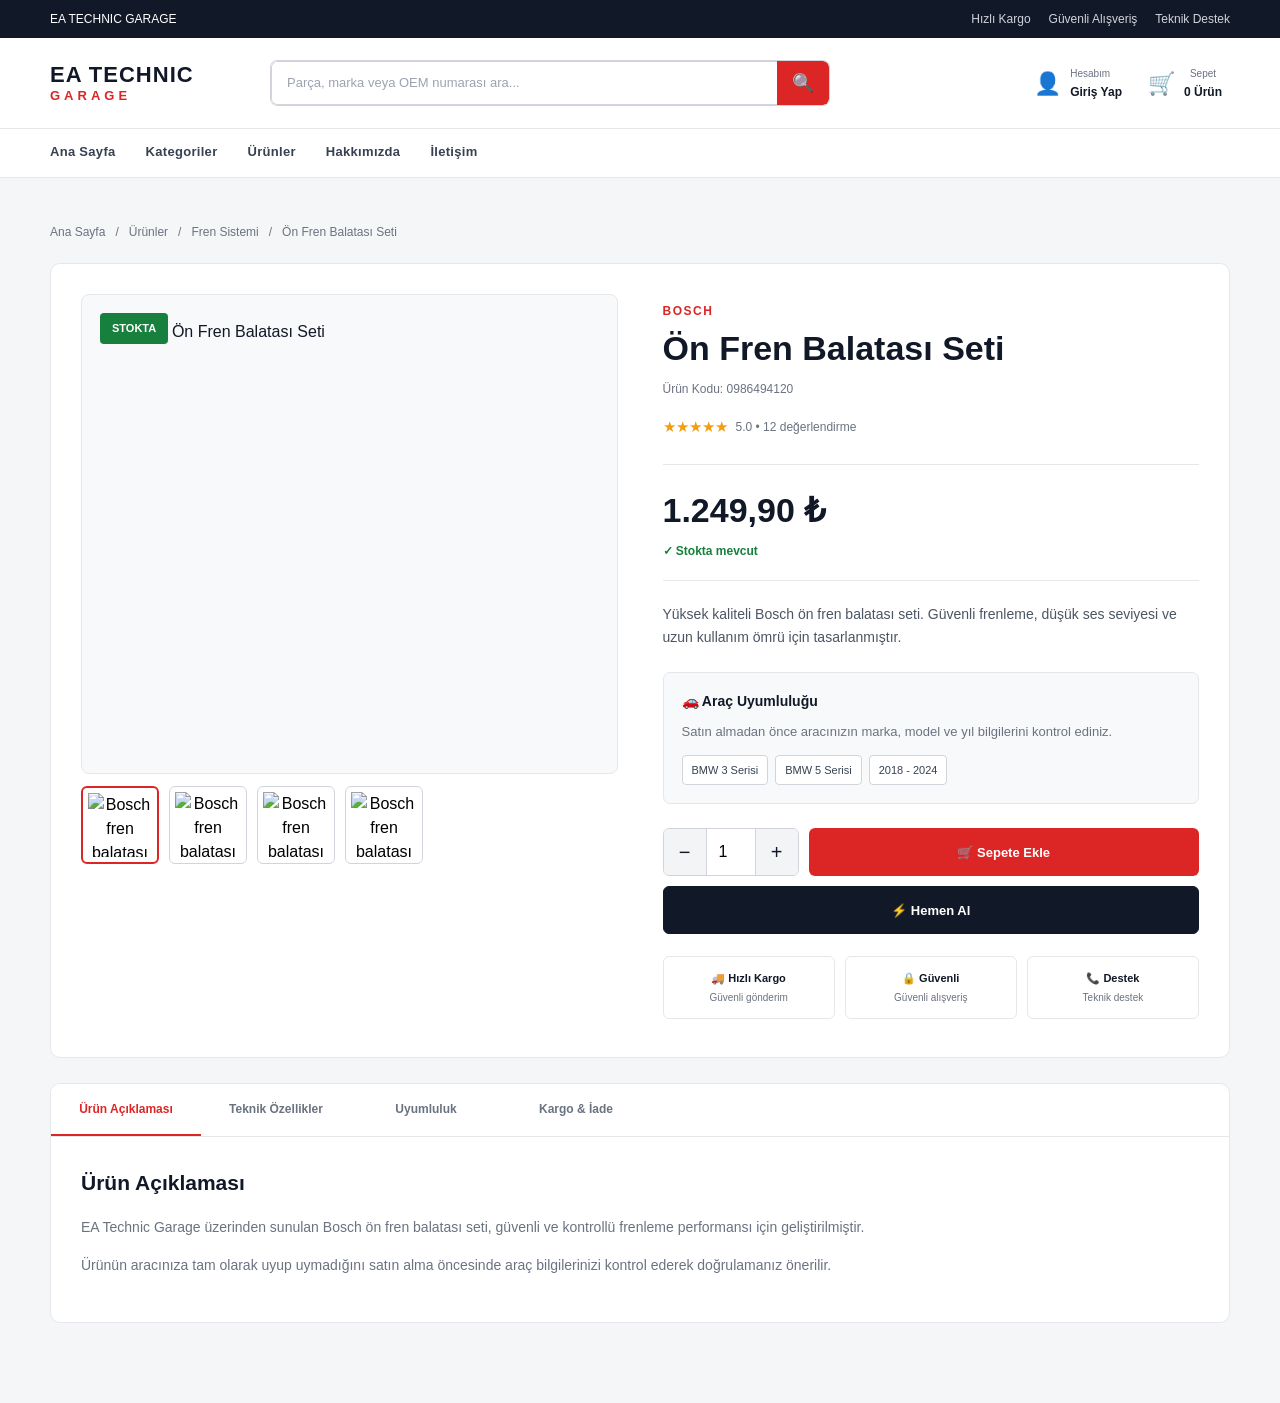
==== urun-detay.html @ 86cfc435 "Ürün detay sayfası eklendi" ====
<!DOCTYPE html>
<html lang="tr">

<head>

  <meta charset="UTF-8">

  <meta
    name="viewport"
    content="width=device-width, initial-scale=1.0"
  >

  <title>
    Ön Fren Balatası Seti | EA Technic Garage
  </title>

  <link
    rel="stylesheet"
    href="styles.css"
  >


  <style>

    /* =====================================================
       GENEL
    ===================================================== */

    * {
      box-sizing: border-box;
    }

    body {
      margin: 0;
      font-family: Arial, Helvetica, sans-serif;
      background: #f5f6f8;
      color: #111827;
    }


    /* =====================================================
       ÜST BAR
    ===================================================== */

    .topbar {
      background: #111827;
      color: #fff;
      font-size: 12px;
    }

    .topbar-inner {
      width: min(1180px, calc(100% - 40px));
      margin: auto;
      min-height: 38px;
      display: flex;
      align-items: center;
      justify-content: space-between;
      gap: 20px;
    }

    .topbar-right {
      display: flex;
      gap: 18px;
      color: #d1d5db;
    }


    /* =====================================================
       HEADER
    ===================================================== */

    .main-header {
      background: #fff;
      border-bottom: 1px solid #e5e7eb;
    }

    .header-inner {
      width: min(1180px, calc(100% - 40px));
      margin: auto;
      min-height: 90px;
      display: flex;
      align-items: center;
      gap: 30px;
    }

    .brand {
      min-width: 190px;
      text-decoration: none;
      color: #111827;
    }

    .brand-main {
      font-size: 22px;
      font-weight: 900;
      letter-spacing: 1px;
    }

    .brand-sub {
      color: #dc2626;
      font-size: 13px;
      font-weight: 900;
      letter-spacing: 4px;
      margin-top: 3px;
    }


    /* =====================================================
       ARAMA
    ===================================================== */

    .header-search {
      flex: 1;
      max-width: 560px;
      display: flex;
      height: 46px;
    }

    .header-search input {
      flex: 1;
      min-width: 0;
      border: 1px solid #d1d5db;
      border-right: 0;
      border-radius: 6px 0 0 6px;
      padding: 0 15px;
      outline: none;
      font-size: 13px;
    }

    .header-search input:focus {
      border-color: #dc2626;
    }

    .header-search button {
      width: 52px;
      border: 0;
      border-radius: 0 6px 6px 0;
      background: #dc2626;
      color: #fff;
      cursor: pointer;
      font-size: 18px;
    }


    /* =====================================================
       HEADER ACTIONS
    ===================================================== */

    .header-actions {
      display: flex;
      gap: 10px;
      margin-left: auto;
    }

    .header-action {
      display: flex;
      align-items: center;
      gap: 9px;
      padding: 8px;
      color: #111827;
      text-decoration: none;
      background: transparent;
      border: 0;
      cursor: pointer;
    }

    .action-icon {
      font-size: 22px;
    }

    .header-action small {
      display: block;
      color: #6b7280;
      font-size: 10px;
    }

    .header-action strong {
      display: block;
      margin-top: 2px;
      font-size: 12px;
    }


    /* =====================================================
       NAV
    ===================================================== */

    .main-nav {
      background: #fff;
      border-bottom: 1px solid #e5e7eb;
    }

    .nav-inner {
      width: min(1180px, calc(100% - 40px));
      margin: auto;
      min-height: 48px;
      display: flex;
      align-items: center;
      gap: 30px;
    }

    .nav-inner a {
      color: #374151;
      text-decoration: none;
      font-size: 13px;
      font-weight: 700;
    }

    .nav-inner a:hover {
      color: #dc2626;
    }


    /* =====================================================
       ÜRÜN SAYFASI
    ===================================================== */

    .product-detail-page {
      padding: 45px 0 80px;
    }

    .product-detail-container {
      width: min(1180px, calc(100% - 40px));
      margin: auto;
    }


    /* =====================================================
       BREADCRUMB
    ===================================================== */

    .breadcrumb {
      margin-bottom: 22px;
      color: #6b7280;
      font-size: 12px;
    }

    .breadcrumb a {
      color: #6b7280;
      text-decoration: none;
    }

    .breadcrumb a:hover {
      color: #dc2626;
    }


    /* =====================================================
       ANA ÜRÜN
    ===================================================== */

    .product-detail {
      display: grid;
      grid-template-columns: 1fr 1fr;
      gap: 45px;
      background: #fff;
      border: 1px solid #e5e7eb;
      border-radius: 10px;
      padding: 30px;
    }


    /* =====================================================
       FOTOĞRAF
    ===================================================== */

    .product-gallery {
      min-width: 0;
    }

    .main-product-image {
      height: 480px;
      display: flex;
      align-items: center;
      justify-content: center;
      background: #f8f9fa;
      border: 1px solid #e5e7eb;
      border-radius: 8px;
      position: relative;
      overflow: hidden;
    }

    .main-product-image img {
      width: 100%;
      height: 100%;
      object-fit: contain;
      display: block;
      padding: 25px;
    }

    .product-stock-badge {
      position: absolute;
      z-index: 2;
      top: 18px;
      left: 18px;
      padding: 7px 12px;
      background: #16803c;
      color: #fff;
      border-radius: 4px;
      font-size: 11px;
      font-weight: 800;
    }


    /* =====================================================
       KÜÇÜK FOTOĞRAFLAR
    ===================================================== */

    .thumbnail-list {
      display: flex;
      gap: 10px;
      margin-top: 12px;
    }

    .thumbnail {
      width: 78px;
      height: 78px;
      padding: 5px;
      display: flex;
      align-items: center;
      justify-content: center;
      background: #fff;
      border: 1px solid #d1d5db;
      border-radius: 6px;
      cursor: pointer;
      overflow: hidden;
    }

    .thumbnail img {
      width: 100%;
      height: 100%;
      object-fit: contain;
      display: block;
    }

    .thumbnail.active {
      border: 2px solid #dc2626;
    }

    .thumbnail:hover {
      border-color: #dc2626;
    }


    /* =====================================================
       ÜRÜN BİLGİLERİ
    ===================================================== */

    .product-info {
      padding: 8px 0;
    }

    .detail-brand {
      color: #dc2626;
      font-size: 12px;
      font-weight: 900;
      letter-spacing: 1.5px;
      margin-bottom: 9px;
    }

    .product-info h1 {
      margin: 0;
      font-size: 34px;
      line-height: 1.15;
    }

    .product-code {
      margin-top: 12px;
      color: #6b7280;
      font-size: 12px;
    }

    .rating {
      display: flex;
      align-items: center;
      gap: 8px;
      margin-top: 18px;
      color: #f59e0b;
      font-size: 15px;
    }

    .rating span {
      color: #6b7280;
      font-size: 12px;
    }


    /* =====================================================
       FİYAT
    ===================================================== */

    .detail-price {
      margin-top: 25px;
      padding: 20px 0;
      border-top: 1px solid #e5e7eb;
      border-bottom: 1px solid #e5e7eb;
    }

    .detail-price strong {
      display: block;
      font-size: 34px;
    }

    .detail-price small {
      display: block;
      margin-top: 6px;
      color: #16803c;
      font-size: 12px;
      font-weight: 700;
    }


    /* =====================================================
       AÇIKLAMA
    ===================================================== */

    .detail-description {
      margin-top: 22px;
      color: #4b5563;
      font-size: 14px;
      line-height: 1.7;
    }


    /* =====================================================
       UYUMLULUK
    ===================================================== */

    .compatibility-box {
      margin-top: 22px;
      padding: 18px;
      border: 1px solid #e5e7eb;
      border-radius: 7px;
      background: #f8f9fa;
    }

    .compatibility-box h3 {
      margin: 0 0 10px;
      font-size: 14px;
    }

    .compatibility-box p {
      margin: 0;
      color: #6b7280;
      font-size: 13px;
      line-height: 1.6;
    }

    .compatibility-tags {
      display: flex;
      flex-wrap: wrap;
      gap: 7px;
      margin-top: 12px;
    }

    .compatibility-tags span {
      padding: 6px 9px;
      border-radius: 4px;
      background: #fff;
      border: 1px solid #d1d5db;
      color: #374151;
      font-size: 11px;
    }


    /* =====================================================
       SATIN ALMA
    ===================================================== */

    .purchase-area {
      display: flex;
      align-items: center;
      gap: 10px;
      margin-top: 24px;
    }

    .quantity {
      height: 48px;
      display: flex;
      border: 1px solid #d1d5db;
      border-radius: 6px;
      overflow: hidden;
      background: #fff;
    }

    .quantity button {
      width: 42px;
      border: 0;
      background: #f3f4f6;
      color: #111827;
      font-size: 20px;
      cursor: pointer;
    }

    .quantity button:hover {
      background: #e5e7eb;
    }

    .quantity input {
      width: 50px;
      border: 0;
      border-left: 1px solid #d1d5db;
      border-right: 1px solid #d1d5db;
      outline: none;
      text-align: center;
    }

    .add-cart-button {
      flex: 1;
      height: 48px;
      border: 0;
      border-radius: 6px;
      background: #dc2626;
      color: #fff;
      font-size: 13px;
      font-weight: 900;
      cursor: pointer;
    }

    .add-cart-button:hover {
      background: #b91c1c;
    }

    .buy-now-button {
      width: 100%;
      height: 48px;
      margin-top: 10px;
      border: 1px solid #111827;
      border-radius: 6px;
      background: #111827;
      color: #fff;
      font-size: 13px;
      font-weight: 900;
      cursor: pointer;
    }

    .buy-now-button:hover {
      background: #374151;
    }


    /* =====================================================
       GÜVEN BİLGİLERİ
    ===================================================== */

    .shopping-info {
      display: grid;
      grid-template-columns: repeat(3, 1fr);
      gap: 10px;
      margin-top: 22px;
    }

    .shopping-info-item {
      padding: 13px;
      border: 1px solid #e5e7eb;
      border-radius: 6px;
      text-align: center;
      background: #fff;
    }

    .shopping-info-item strong {
      display: block;
      font-size: 11px;
    }

    .shopping-info-item span {
      display: block;
      margin-top: 3px;
      color: #6b7280;
      font-size: 10px;
    }


    /* =====================================================
       ALT BİLGİLER
    ===================================================== */

    .product-extra {
      margin-top: 25px;
      background: #fff;
      border: 1px solid #e5e7eb;
      border-radius: 10px;
      overflow: hidden;
    }

    .extra-header {
      display: flex;
      border-bottom: 1px solid #e5e7eb;
      overflow-x: auto;
    }

    .extra-header button {
      min-width: 150px;
      height: 52px;
      border: 0;
      border-bottom: 2px solid transparent;
      background: #fff;
      color: #6b7280;
      font-size: 12px;
      font-weight: 800;
      cursor: pointer;
    }

    .extra-header button.active,
    .extra-header button:hover {
      color: #dc2626;
      border-bottom-color: #dc2626;
    }

    .extra-content {
      padding: 30px;
    }

    .extra-panel {
      display: none;
    }

    .extra-panel.active {
      display: block;
    }

    .extra-panel h2 {
      margin: 0 0 18px;
      font-size: 21px;
    }

    .extra-panel p {
      color: #6b7280;
      font-size: 14px;
      line-height: 1.7;
    }


    /* =====================================================
       TEKNİK TABLO
    ===================================================== */

    .spec-table {
      width: 100%;
      border-collapse: collapse;
    }

    .spec-table tr {
      border-bottom: 1px solid #e5e7eb;
    }

    .spec-table td {
      padding: 13px 10px;
      font-size: 13px;
    }

    .spec-table td:first-child {
      width: 35%;
      color: #6b7280;
    }

    .spec-table td:last-child {
      color: #111827;
      font-weight: 700;
    }


    /* =====================================================
       UYARI
    ===================================================== */

    .fit-warning {
      margin-top: 20px;
      padding: 15px;
      border-left: 4px solid #dc2626;
      background: #fef2f2;
      color: #7f1d1d;
      font-size: 13px;
      line-height: 1.6;
    }


    /* =====================================================
       TOAST
    ===================================================== */

    .toast {
      position: fixed;
      right: 25px;
      bottom: 25px;
      z-index: 9999;
      max-width: 350px;
      padding: 15px 20px;
      background: #111827;
      color: #fff;
      border-radius: 7px;
      box-shadow: 0 10px 30px rgba(0,0,0,.2);
      opacity: 0;
      transform: translateY(20px);
      pointer-events: none;
      transition: .25s;
      font-size: 13px;
    }

    .toast.show {
      opacity: 1;
      transform: translateY(0);
    }


    /* =====================================================
       MOBİL
    ===================================================== */

    @media (max-width: 850px) {

      .header-inner {
        flex-wrap: wrap;
        padding: 15px 0;
      }

      .header-search {
        order: 3;
        flex-basis: 100%;
        max-width: none;
      }

      .product-detail {
        grid-template-columns: 1fr;
      }

      .main-product-image {
        height: 400px;
      }

    }


    @media (max-width: 600px) {

      .topbar-inner {
        min-height: auto;
        padding: 10px 0;
        flex-direction: column;
        align-items: flex-start;
        gap: 6px;
      }

      .topbar-right {
        flex-wrap: wrap;
        gap: 8px;
      }

      .header-inner {
        width: calc(100% - 24px);
      }

      .brand {
        min-width: 150px;
      }

      .brand-main {
        font-size: 18px;
      }

      .header-actions {
        margin-left: auto;
      }

      .header-action span:not(.action-icon) {
        display: none;
      }

      .nav-inner {
        width: calc(100% - 24px);
        overflow-x: auto;
        gap: 20px;
      }

      .product-detail-container {
        width: calc(100% - 24px);
      }

      .product-detail {
        padding: 18px;
        gap: 25px;
      }

      .main-product-image {
        height: 320px;
      }

      .main-product-image img {
        padding: 15px;
      }

      .product-info h1 {
        font-size: 27px;
      }

      .detail-price strong {
        font-size: 28px;
      }

      .purchase-area {
        flex-wrap: wrap;
      }

      .quantity {
        width: 100%;
      }

      .quantity button {
        flex: 1;
      }

      .quantity input {
        width: 70px;
      }

      .add-cart-button {
        flex-basis: 100%;
      }

      .shopping-info {
        grid-template-columns: 1fr;
      }

      .extra-content {
        padding: 20px;
      }

    }

  </style>

</head>


<body>


  <!-- =====================================================
       ÜST BAR
  ====================================================== -->

  <div class="topbar">

    <div class="topbar-inner">

      <div>
        EA TECHNIC GARAGE
      </div>

      <div class="topbar-right">

        <span>
          Hızlı Kargo
        </span>

        <span>
          Güvenli Alışveriş
        </span>

        <span>
          Teknik Destek
        </span>

      </div>

    </div>

  </div>


  <!-- =====================================================
       HEADER
  ====================================================== -->

  <header class="main-header">

    <div class="header-inner">


      <a
        href="index.html"
        class="brand"
      >

        <div class="brand-main">
          EA TECHNIC
        </div>

        <div class="brand-sub">
          GARAGE
        </div>

      </a>


      <form
        class="header-search"
        onsubmit="searchProduct(event)"
      >

        <input
          id="searchInput"
          type="search"
          placeholder="Parça, marka veya OEM numarası ara..."
        >

        <button type="submit">
          🔍
        </button>

      </form>


      <div class="header-actions">


        <a
          href="giris.html"
          class="header-action"
        >

          <span class="action-icon">
            👤
          </span>

          <span>

            <small>
              Hesabım
            </small>

            <strong>
              Giriş Yap
            </strong>

          </span>

        </a>


        <button
          class="header-action"
          onclick="goToCart()"
        >

          <span class="action-icon">
            🛒
          </span>

          <span>

            <small>
              Sepet
            </small>

            <strong>
              <span id="cartCount">
                0
              </span>
              Ürün
            </strong>

          </span>

        </button>


      </div>

    </div>

  </header>


  <!-- =====================================================
       NAV
  ====================================================== -->

  <nav class="main-nav">

    <div class="nav-inner">

      <a href="index.html">
        Ana Sayfa
      </a>

      <a href="index.html#kategoriler">
        Kategoriler
      </a>

      <a href="index.html#urunler">
        Ürünler
      </a>

      <a href="index.html#hakkimizda">
        Hakkımızda
      </a>

      <a href="index.html#iletisim">
        İletişim
      </a>

    </div>

  </nav>


  <!-- =====================================================
       ANA ÜRÜN
  ====================================================== -->

  <main class="product-detail-page">

    <div class="product-detail-container">


      <!-- BREADCRUMB -->

      <div class="breadcrumb">

        <a href="index.html">
          Ana Sayfa
        </a>

        &nbsp; / &nbsp;

        <a href="index.html#urunler">
          Ürünler
        </a>

        &nbsp; / &nbsp;

        Fren Sistemi

        &nbsp; / &nbsp;

        Ön Fren Balatası Seti

      </div>


      <div class="product-detail">


        <!-- =================================================
             GALERİ
        ================================================== -->

        <div class="product-gallery">


          <div class="main-product-image">


            <span class="product-stock-badge">
              STOKTA
            </span>


            <img
              id="mainProductImage"
              src="https://spiderb.blob.core.windows.net/pim-attachment/0986494120PH01WHCO0000.jpg"
              alt="Bosch Ön Fren Balatası Seti"
            >


          </div>


          <div class="thumbnail-list">


            <button
              class="thumbnail active"
              onclick="changeImage(
                'https://spiderb.blob.core.windows.net/pim-attachment/0986494120PH01WHCO0000.jpg',
                this
              )"
            >

              <img
                src="https://spiderb.blob.core.windows.net/pim-attachment/0986494120PH01WHCO0000.jpg"
                alt="Bosch fren balatası"
              >

            </button>


            <button
              class="thumbnail"
              onclick="changeImage(
                'https://spiderb.blob.core.windows.net/pim-attachment/0986494120PH19WHCO0000.jpg',
                this
              )"
            >

              <img
                src="https://spiderb.blob.core.windows.net/pim-attachment/0986494120PH19WHCO0000.jpg"
                alt="Bosch fren balatası yan görünüm"
              >

            </button>


            <button
              class="thumbnail"
              onclick="changeImage(
                'https://spiderb.blob.core.windows.net/pim-attachment/0986494120PH13WHCO0000.jpg',
                this
              )"
            >

              <img
                src="https://spiderb.blob.core.windows.net/pim-attachment/0986494120PH13WHCO0000.jpg"
                alt="Bosch fren balatası görünüm"
              >

            </button>


            <button
              class="thumbnail"
              onclick="changeImage(
                'https://spiderb.blob.core.windows.net/pim-attachment/0986494120PH07WHCO0000.jpg',
                this
              )"
            >

              <img
                src="https://spiderb.blob.core.windows.net/pim-attachment/0986494120PH07WHCO0000.jpg"
                alt="Bosch fren balatası detay"
              >

            </button>


          </div>

        </div>


        <!-- =================================================
             ÜRÜN BİLGİLERİ
        ================================================== -->

        <div class="product-info">


          <div class="detail-brand">
            BOSCH
          </div>


          <h1>
            Ön Fren Balatası Seti
          </h1>


          <div class="product-code">
            Ürün Kodu: 0986494120
          </div>


          <div class="rating">

            ★★★★★

            <span>
              5.0 • 12 değerlendirme
            </span>

          </div>


          <div class="detail-price">

            <strong>
              1.249,90 ₺
            </strong>

            <small>
              ✓ Stokta mevcut
            </small>

          </div>


          <div class="detail-description">

            Yüksek kaliteli Bosch ön fren balatası seti.
            Güvenli frenleme, düşük ses seviyesi ve uzun
            kullanım ömrü için tasarlanmıştır.

          </div>


          <!-- UYUMLULUK -->

          <div class="compatibility-box">

            <h3>
              🚗 Araç Uyumluluğu
            </h3>

            <p>
              Satın almadan önce aracınızın marka, model
              ve yıl bilgilerini kontrol ediniz.
            </p>


            <div class="compatibility-tags">

              <span>
                BMW 3 Serisi
              </span>

              <span>
                BMW 5 Serisi
              </span>

              <span>
                2018 - 2024
              </span>

            </div>

          </div>


          <!-- ADET + SEPET -->

          <div class="purchase-area">


            <div class="quantity">

              <button
                type="button"
                onclick="changeQuantity(-1)"
              >
                −
              </button>


              <input
                id="quantity"
                type="number"
                value="1"
                min="1"
                max="10"
              >


              <button
                type="button"
                onclick="changeQuantity(1)"
              >
                +
              </button>

            </div>


            <button
              class="add-cart-button"
              onclick="addProductToCart()"
            >
              🛒 Sepete Ekle
            </button>


          </div>


          <button
            class="buy-now-button"
            onclick="buyNow()"
          >
            ⚡ Hemen Al
          </button>


          <!-- GÜVEN -->

          <div class="shopping-info">


            <div class="shopping-info-item">

              <strong>
                🚚 Hızlı Kargo
              </strong>

              <span>
                Güvenli gönderim
              </span>

            </div>


            <div class="shopping-info-item">

              <strong>
                🔒 Güvenli
              </strong>

              <span>
                Güvenli alışveriş
              </span>

            </div>


            <div class="shopping-info-item">

              <strong>
                📞 Destek
              </strong>

              <span>
                Teknik destek
              </span>

            </div>


          </div>


        </div>

      </div>


      <!-- =================================================
           ALT BİLGİLER
      ================================================== -->

      <div class="product-extra">


        <div class="extra-header">


          <button
            class="active"
            onclick="openTab('description', this)"
          >
            Ürün Açıklaması
          </button>


          <button
            onclick="openTab('specifications', this)"
          >
            Teknik Özellikler
          </button>


          <button
            onclick="openTab('compatibility', this)"
          >
            Uyumluluk
          </button>


          <button
            onclick="openTab('shipping', this)"
          >
            Kargo & İade
          </button>


        </div>


        <div class="extra-content">


          <!-- AÇIKLAMA -->

          <div
            id="description"
            class="extra-panel active"
          >

            <h2>
              Ürün Açıklaması
            </h2>

            <p>

              EA Technic Garage üzerinden sunulan Bosch
              ön fren balatası seti, güvenli ve kontrollü
              frenleme performansı için geliştirilmiştir.

            </p>

            <p>

              Ürünün aracınıza tam olarak uyup uymadığını
              satın alma öncesinde araç bilgilerinizi
              kontrol ederek doğrulamanız önerilir.

            </p>

          </div>


          <!-- TEKNİK ÖZELLİKLER -->

          <div
            id="specifications"
            class="extra-panel"
          >

            <h2>
              Teknik Özellikler
            </h2>


            <table class="spec-table">


              <tr>

                <td>
                  Marka
                </td>

                <td>
                  BOSCH
                </td>

              </tr>


              <tr>

                <td>
                  Ürün Numarası
                </td>

                <td>
                  0986494120
                </td>

              </tr>


              <tr>

                <td>
                  Ürün Türü
                </td>

                <td>
                  Fren Balatası
                </td>

              </tr>


              <tr>

                <td>
                  Montaj Konumu
                </td>

                <td>
                  Ön Aks
                </td>

              </tr>


              <tr>

                <td>
                  Ürün Durumu
                </td>

                <td>
                  Sıfır
                </td>

              </tr>


              <tr>

                <td>
                  Garanti
                </td>

                <td>
                  Üretici garantisi
                </td>

              </tr>


            </table>

          </div>


          <!-- UYUMLULUK -->

          <div
            id="compatibility"
            class="extra-panel"
          >

            <h2>
              Araç Uyumluluğu
            </h2>


            <p>

              Bu ürün için gösterilen uyumluluk bilgileri
              örnek katalog verisidir.

            </p>


            <div class="fit-warning">

              ⚠️ Önemli: Satın almadan önce aracınızın
              marka, model, motor, yıl ve mümkünse OEM
              numarası üzerinden uyumluluk kontrolü
              yapılmalıdır.

            </div>


          </div>


          <!-- KARGO -->

          <div
            id="shipping"
            class="extra-panel"
          >

            <h2>
              Kargo & İade
            </h2>


            <p>

              Siparişler stok ve ödeme onayından sonra
              hazırlanır ve anlaşmalı kargo firmasıyla
              gönderilir.

            </p>


            <p>

              İade koşulları, kullanılmamış ürün ve
              ambalaj şartlarına bağlıdır.

            </p>


          </div>


        </div>

      </div>


    </div>

  </main>


  <!-- =====================================================
       TOAST
  ====================================================== -->

  <div
    id="toast"
    class="toast"
  ></div>


  <!-- =====================================================
       JAVASCRIPT
  ====================================================== -->

  <script>


    /* =====================================================
       SEPET
    ===================================================== */

    let cart = JSON.parse(
      localStorage.getItem("eaCart") || "[]"
    );


    function saveCart() {

      localStorage.setItem(
        "eaCart",
        JSON.stringify(cart)
      );

    }


    function updateCartCount() {

      const count =
        cart.reduce(
          function(total, item) {

            return total + item.quantity;

          },
          0
        );


      const element =
        document.getElementById("cartCount");


      if (element) {

        element.textContent = count;

      }

    }


    /* =====================================================
       ÜRÜNÜ SEPETE EKLE
    ===================================================== */

    function addProductToCart() {


      const quantity =
        Number(
          document.getElementById("quantity").value
        );


      if (
        !quantity ||
        quantity < 1
      ) {

        showToast(
          "Lütfen geçerli bir adet seçin."
        );

        return;

      }


      const product = {

        id: "0986494120",

        name: "Ön Fren Balatası Seti",

        brand: "BOSCH",

        price: 1249.90,

        quantity: quantity

      };


      const existing =
        cart.find(
          function(item) {

            return item.id === product.id;

          }
        );


      if (existing) {

        existing.quantity += quantity;

      } else {

        cart.push(product);

      }


      saveCart();

      updateCartCount();


      showToast(
        product.name +
        " (" +
        quantity +
        " adet) sepete eklendi."
      );

    }


    /* =====================================================
       ADET DEĞİŞTİR
    ===================================================== */

    function changeQuantity(amount) {


      const input =
        document.getElementById("quantity");


      let value =
        Number(input.value) + amount;


      if (value < 1) {

        value = 1;

      }


      if (value > 10) {

        value = 10;

      }


      input.value = value;

    }


    /* =====================================================
       HEMEN AL
    ===================================================== */

    function buyNow() {

      addProductToCart();


      setTimeout(
        function() {

          goToCart();

        },
        500
      );

    }


    /* =====================================================
       SEPET
    ===================================================== */

    function goToCart() {


      if (cart.length === 0) {

        showToast(
          "Sepetiniz şu anda boş."
        );

        return;

      }


      let text =
        "SEPETİNİZ\n\n";


      let total = 0;


      cart.forEach(
        function(item, index) {


          const itemTotal =
            item.price *
            item.quantity;


          total += itemTotal;


          text +=
            (index + 1) +
            ". " +
            item.name +
            " x" +
            item.quantity +
            "\n";


        }
      );


      text +=
        "\nToplam: " +
        total.toLocaleString(
          "tr-TR",
          {
            style: "currency",
            currency: "TRY"
          }
        );


      alert(text);

    }


    /* =====================================================
       FOTOĞRAF DEĞİŞTİR
    ===================================================== */

    function changeImage(
      imageUrl,
      element
    ) {


      const mainImage =
        document.getElementById(
          "mainProductImage"
        );


      if (mainImage) {

        mainImage.src =
          imageUrl;

      }


      document
        .querySelectorAll(".thumbnail")
        .forEach(
          function(item) {

            item.classList.remove(
              "active"
            );

          }
        );


      element.classList.add(
        "active"
      );

    }


    /* =====================================================
       SEKME
    ===================================================== */

    function openTab(
      tabId,
      button
    ) {


      document
        .querySelectorAll(".extra-panel")
        .forEach(
          function(panel) {

            panel.classList.remove(
              "active"
            );

          }
        );


      document
        .querySelectorAll(".extra-header button")
        .forEach(
          function(btn) {

            btn.classList.remove(
              "active"
            );

          }
        );


      const selected =
        document.getElementById(
          tabId
        );


      if (selected) {

        selected.classList.add(
          "active"
        );

      }


      button.classList.add(
        "active"
      );

    }


    /* =====================================================
       ARAMA
    ===================================================== */

    function searchProduct(event) {


      event.preventDefault();


      const input =
        document.getElementById(
          "searchInput"
        );


      const value =
        input.value.trim();


      if (!value) {

        showToast(
          "Lütfen aramak istediğiniz ürünü yazın."
        );

        return;

      }


      showToast(
        '"' +
        value +
        '" için arama yapılacak.'
      );

    }


    /* =====================================================
       BİLDİRİM
    ===================================================== */

    function showToast(text) {


      const toast =
        document.getElementById(
          "toast"
        );


      if (!toast) {

        return;

      }


      toast.textContent =
        text;


      toast.classList.add(
        "show"
      );


      setTimeout(
        function() {

          toast.classList.remove(
            "show"
          );

        },
        2500
      );

    }


    /* =====================================================
       SAYFA BAŞLANGICI
    ===================================================== */

    document.addEventListener(
      "DOMContentLoaded",
      function() {

        updateCartCount();

      }
    );


  </script>


</body>

</html>
---- styles.css ----
/* =========================================================
   EA TECHNIC GARAGE
   PROFESYONEL YEDEK PARÇA MAĞAZASI
========================================================= */

* {
  box-sizing: border-box;
}

html {
  scroll-behavior: smooth;
}

body {
  margin: 0;
  font-family: Arial, Helvetica, sans-serif;
  color: #111827;
  background: #f5f6f8;
  line-height: 1.5;
}

button,
input,
select {
  font: inherit;
}

button {
  cursor: pointer;
}

a {
  color: inherit;
  text-decoration: none;
}

.container {
  width: min(1180px, calc(100% - 40px));
  margin: 0 auto;
}


/* =========================================================
   TOPBAR
========================================================= */

.topbar {
  background: #111827;
  color: #fff;
  font-size: 13px;
}

.topbar-inner {
  min-height: 38px;
  display: flex;
  align-items: center;
  justify-content: space-between;
  gap: 20px;
}

.topbar-right {
  display: flex;
  gap: 22px;
  color: #d1d5db;
}


/* =========================================================
   HEADER
========================================================= */

.main-header {
  background: #fff;
  border-bottom: 1px solid #e5e7eb;
  position: sticky;
  top: 0;
  z-index: 1000;
}

.header-inner {
  min-height: 88px;
  display: flex;
  align-items: center;
  gap: 28px;
}


/* LOGO */

.brand {
  min-width: 185px;
  font-weight: 900;
  letter-spacing: 1.5px;
  line-height: 1;
}

.brand-main {
  font-size: 22px;
  color: #111827;
}

.brand-sub {
  margin-top: 6px;
  font-size: 13px;
  letter-spacing: 5px;
  color: #dc2626;
}


/* SEARCH */

.header-search {
  flex: 1;
  max-width: 590px;
  height: 48px;
  display: flex;
  border: 1px solid #d1d5db;
  border-radius: 7px;
  overflow: hidden;
  background: #fff;
}

.header-search input {
  flex: 1;
  min-width: 0;
  border: 0;
  outline: 0;
  padding: 0 17px;
  color: #111827;
}

.header-search input::placeholder {
  color: #9ca3af;
}

.header-search button {
  width: 58px;
  border: 0;
  background: #dc2626;
  color: #fff;
  font-size: 19px;
}

.header-search button:hover {
  background: #b91c1c;
}


/* ACCOUNT */

.header-actions {
  display: flex;
  align-items: center;
  gap: 18px;
  margin-left: auto;
}

.header-action {
  display: flex;
  align-items: center;
  gap: 9px;
  background: transparent;
  border: 0;
  color: #111827;
}

.action-icon {
  font-size: 24px;
}

.header-action small {
  display: block;
  color: #6b7280;
  font-size: 11px;
}

.header-action strong {
  display: block;
  font-size: 13px;
}

.cart-header {
  padding: 0;
}


/* =========================================================
   NAVIGATION
========================================================= */

.main-nav {
  background: #fff;
  border-bottom: 1px solid #e5e7eb;
}

.nav-inner {
  min-height: 48px;
  display: flex;
  align-items: center;
  gap: 30px;
}

.nav-inner a {
  height: 48px;
  display: flex;
  align-items: center;
  color: #374151;
  font-size: 12px;
  font-weight: 800;
  letter-spacing: .3px;
  border-bottom: 2px solid transparent;
}

.nav-inner a:hover {
  color: #dc2626;
  border-bottom-color: #dc2626;
}


/* =========================================================
   HERO
========================================================= */

.hero-shop {
  background: #111827;
  color: #fff;
  padding: 65px 0;
}

.hero-inner {
  min-height: 390px;
  display: grid;
  grid-template-columns: 1.5fr .8fr;
  align-items: center;
  gap: 70px;
}

.hero-label {
  display: inline-block;
  margin-bottom: 16px;
  color: #f87171;
  font-size: 12px;
  font-weight: 800;
  letter-spacing: 2px;
}

.hero-copy h1 {
  max-width: 680px;
  margin: 0;
  font-size: clamp(38px, 5vw, 62px);
  line-height: 1.04;
  letter-spacing: -2px;
}

.hero-copy h1 strong {
  color: #ef4444;
  display: block;
}

.hero-copy p {
  max-width: 650px;
  margin: 22px 0;
  color: #d1d5db;
  font-size: 17px;
}

.hero-search {
  width: min(650px, 100%);
  height: 54px;
  display: flex;
  background: #fff;
  border-radius: 7px;
  overflow: hidden;
  margin-top: 25px;
}

.hero-search input {
  flex: 1;
  min-width: 0;
  border: 0;
  outline: 0;
  padding: 0 18px;
  color: #111827;
}

.hero-search button {
  padding: 0 25px;
  border: 0;
  background: #dc2626;
  color: #fff;
  font-size: 13px;
  font-weight: 900;
}

.hero-search button:hover {
  background: #b91c1c;
}

.hero-links {
  display: flex;
  gap: 25px;
  margin-top: 18px;
}

.hero-links a {
  color: #d1d5db;
  font-size: 13px;
}

.hero-links a:hover {
  color: #fff;
}


/* HERO CARD */

.hero-card {
  padding: 32px;
  background: #1f2937;
  border: 1px solid #374151;
  border-radius: 12px;
}

.hero-card-icon {
  font-size: 50px;
  margin-bottom: 12px;
}

.hero-card h2 {
  margin: 0 0 12px;
  font-size: 24px;
}

.hero-card p {
  margin: 0 0 24px;
  color: #d1d5db;
}

.hero-card-button {
  display: inline-flex;
  align-items: center;
  justify-content: center;
  min-height: 44px;
  padding: 0 20px;
  border-radius: 6px;
  background: #dc2626;
  color: #fff;
  font-weight: 800;
  font-size: 13px;
}


/* =========================================================
   TRUST
========================================================= */

.trust-section {
  background: #fff;
  border-bottom: 1px solid #e5e7eb;
}

.trust-grid {
  display: grid;
  grid-template-columns: repeat(4, 1fr);
}

.trust-item {
  min-height: 105px;
  display: flex;
  align-items: center;
  gap: 14px;
  padding: 20px;
  border-right: 1px solid #e5e7eb;
}

.trust-item:first-child {
  border-left: 1px solid #e5e7eb;
}

.trust-icon {
  font-size: 29px;
}

.trust-item strong {
  display: block;
  font-size: 14px;
}

.trust-item span {
  display: block;
  margin-top: 3px;
  color: #6b7280;
  font-size: 12px;
}


/* =========================================================
   SECTION
========================================================= */

.section {
  padding: 75px 0;
}

.section-heading {
  display: flex;
  align-items: flex-end;
  justify-content: space-between;
  gap: 30px;
  margin-bottom: 32px;
}

.section-heading.centered {
  display: block;
  text-align: center;
}

.section-heading > div > span,
.section-heading > span,
.section-label {
  color: #dc2626;
  font-size: 11px;
  font-weight: 900;
  letter-spacing: 2px;
}

.section-heading h2 {
  margin: 7px 0 0;
  font-size: 31px;
  letter-spacing: -.8px;
}

.section-heading p {
  max-width: 650px;
  margin: 12px auto 0;
  color: #6b7280;
}

.section-heading > a {
  color: #dc2626;
  font-size: 13px;
  font-weight: 800;
}


/* =========================================================
   VEHICLE SECTION
========================================================= */

.vehicle-section {
  padding: 75px 0;
  background: #f1f3f5;
}

.vehicle-box {
  max-width: 1050px;
  margin: 35px auto 0;
  padding: 25px;
  background: #fff;
  border: 1px solid #e5e7eb;
  border-radius: 10px;
  box-shadow: 0 10px 30px rgba(17, 24, 39, .06);

  display: grid;
  grid-template-columns: auto 1fr 1fr 1fr 1fr auto;
  gap: 12px;
  align-items: center;
}

.vehicle-step {
  display: none;
}

.vehicle-box select {
  height: 50px;
  padding: 0 13px;
  border: 1px solid #d1d5db;
  border-radius: 6px;
  background: #fff;
  color: #374151;
  outline: 0;
}

.vehicle-box select:focus {
  border-color: #dc2626;
}

.vehicle-box button {
  height: 50px;
  padding: 0 22px;
  border: 0;
  border-radius: 6px;
  background: #dc2626;
  color: #fff;
  font-weight: 900;
  font-size: 12px;
  white-space: nowrap;
}

.vehicle-box button:hover {
  background: #b91c1c;
}

.vehicle-message {
  min-height: 24px;
  margin-top: 18px;
  text-align: center;
  color: #16803c;
  font-size: 14px;
  font-weight: 700;
}


/* =========================================================
   VIN
========================================================= */

.vin-section {
  padding: 50px 0;
  background: #fff;
}

.vin-box {
  padding: 35px;
  display: flex;
  align-items: center;
  justify-content: space-between;
  gap: 35px;
  border-radius: 10px;
  background: #111827;
  color: #fff;
}

.vin-box h2 {
  margin: 6px 0;
  font-size: 28px;
}

.vin-box p {
  margin: 0;
  color: #d1d5db;
}

.vin-form {
  min-width: 400px;
  display: flex;
  height: 50px;
}

.vin-form input {
  flex: 1;
  min-width: 0;
  border: 0;
  outline: 0;
  padding: 0 15px;
}

.vin-form button {
  width: 90px;
  border: 0;
  background: #dc2626;
  color: #fff;
  font-weight: 900;
}


/* =========================================================
   CATEGORIES
========================================================= */

.category-grid {
  display: grid;
  grid-template-columns: repeat(4, 1fr);
  gap: 16px;
}

.category-card {
  min-height: 165px;
  padding: 25px;
  border: 1px solid #e5e7eb;
  border-radius: 9px;
  background: #fff;
  text-align: left;
  transition: .2s ease;
}

.category-card:hover {
  transform: translateY(-4px);
  border-color: #dc2626;
  box-shadow: 0 12px 28px rgba(17, 24, 39, .08);
}

.category-icon {
  margin-bottom: 17px;
  font-size: 33px;
}

.category-card strong {
  display: block;
  font-size: 16px;
}

.category-card span {
  display: block;
  margin-top: 5px;
  color: #6b7280;
  font-size: 12px;
}


/* =========================================================
   PRODUCTS
========================================================= */

.products-section {
  background: #f1f3f5;
}

.product-grid {
  display: grid;
  grid-template-columns: repeat(3, 1fr);
  gap: 20px;
}

.product-card {
  overflow: hidden;
  background: #fff;
  border: 1px solid #e5e7eb;
  border-radius: 9px;
  transition: .2s ease;
}

.product-card:hover {
  transform: translateY(-3px);
  box-shadow: 0 12px 30px rgba(17, 24, 39, .08);
}

.product-image {
  height: 220px;
  display: flex;
  align-items: center;
  justify-content: center;
  position: relative;
  background: #e5e7eb;
  font-size: 75px;
}

.stock-badge {
  position: absolute;
  top: 12px;
  left: 12px;
  padding: 5px 9px;
  border-radius: 4px;
  background: #16803c;
  color: #fff;
  font-size: 10px;
  font-weight: 800;
}

.product-content {
  padding: 20px;
}

.product-brand {
  margin: 0;
  color: #dc2626;
  font-size: 11px;
  font-weight: 900;
  letter-spacing: 1.2px;
}

.product-content h3 {
  margin: 7px 0;
  font-size: 17px;
}

.product-content > p {
  margin: 0;
  color: #6b7280;
  font-size: 13px;
}

.product-meta {
  display: flex;
  justify-content: space-between;
  gap: 10px;
  margin: 17px 0;
  padding-top: 14px;
  border-top: 1px solid #e5e7eb;
  color: #6b7280;
  font-size: 11px;
}

.product-bottom {
  display: flex;
  align-items: center;
  justify-content: space-between;
  gap: 15px;
}

.product-bottom strong {
  font-size: 19px;
}

.product-bottom button {
  min-height: 40px;
  padding: 0 14px;
  border: 0;
  border-radius: 5px;
  background: #dc2626;
  color: #fff;
  font-size: 11px;
  font-weight: 900;
}

.product-bottom button:hover {
  background: #b91c1c;
}

.outline-button {
  min-height: 40px;
  padding: 0 17px;
  border: 1px solid #d1d5db;
  border-radius: 5px;
  background: #fff;
  color: #374151;
  font-size: 12px;
  font-weight: 800;
}

.outline-button:hover {
  border-color: #dc2626;
  color: #dc2626;
}


/* =========================================================
   BRANDS
========================================================= */

.brands-section {
  padding: 75px 0;
  background: #fff;
}

.brand-grid {
  display: grid;
  grid-template-columns: repeat(6, 1fr);
  gap: 12px;
  margin-top: 35px;
}

.brand-grid button {
  min-height: 70px;
  border: 1px solid #e5e7eb;
  border-radius: 6px;
  background: #fff;
  color: #374151;
  font-weight: 900;
  font-size: 13px;
}

.brand-grid button:hover {
  border-color: #dc2626;
  color: #dc2626;
}


/* =========================================================
   CAMPAIGN
========================================================= */

.campaign-section {
  padding: 55px 0;
  background: #f1f3f5;
}

.campaign-box {
  min-height: 260px;
  padding: 45px;
  display: flex;
  align-items: center;
  justify-content: space-between;
  gap: 30px;
  overflow: hidden;
  border-radius: 10px;
  background: #111827;
  color: #fff;
}

.campaign-box span {
  color: #f87171;
  font-size: 11px;
  font-weight: 900;
  letter-spacing: 2px;
}

.campaign-box h2 {
  max-width: 650px;
  margin: 10px 0;
  font-size: 34px;
  line-height: 1.15;
}

.campaign-box p {
  margin: 0 0 22px;
  color: #d1d5db;
}

.campaign-button {
  display: inline-flex;
  align-items: center;
  min-height: 44px;
  padding: 0 19px;
  border-radius: 5px;
  background: #dc2626;
  color: #fff;
  font-size: 12px;
  font-weight: 900;
}

.campaign-icon {
  font-size: 110px;
  opacity: .9;
}


/* =========================================================
   ABOUT
========================================================= */

.about-section {
  padding: 80px 0;
  background: #fff;
}

.about-grid {
  display: grid;
  grid-template-columns: 1fr 1fr;
  gap: 80px;
  align-items: start;
}

.about-grid h2 {
  margin: 10px 0 0;
  font-size: 35px;
  line-height: 1.15;
}

.about-grid p {
  margin: 0 0 17px;
  color: #6b7280;
}


/* =========================================================
   FOOTER
========================================================= */

footer {
  background: #111827;
  color: #fff;
}

.footer-grid {
  padding-top: 60px;
  padding-bottom: 55px;
  display: grid;
  grid-template-columns: 1.5fr 1fr 1fr 1.3fr;
  gap: 45px;
}

.footer-logo {
  font-size: 20px;
  font-weight: 900;
  letter-spacing: 1.5px;
}

.footer-logo span {
  display: block;
  margin-top: 5px;
  color: #ef4444;
  font-size: 12px;
  letter-spacing: 4px;
}

.footer-company p {
  max-width: 270px;
  color: #9ca3af;
  font-size: 13px;
}

.footer-grid h3 {
  margin: 0 0 17px;
  font-size: 14px;
}

.footer-grid > div:not(.footer-company) a {
  display: block;
  margin-bottom: 9px;
  color: #9ca3af;
  font-size: 13px;
}

.footer-grid > div:not(.footer-company) a:hover {
  color: #fff;
}

.footer-grid > div:not(.footer-company) p {
  margin: 0 0 10px;
  color: #9ca3af;
  font-size: 13px;
}

.footer-social {
  display: flex;
  gap: 10px;
}

.footer-social a {
  color: #d1d5db;
  font-size: 12px;
}

.footer-bottom {
  padding: 20px 0;
  border-top: 1px solid #374151;
  color: #9ca3af;
  font-size: 12px;
}


/* =========================================================
   TOAST
========================================================= */

.toast {
  position: fixed;
  right: 25px;
  bottom: 25px;
  z-index: 3000;

  max-width: 330px;
  padding: 14px 18px;

  background: #111827;
  color: #fff;

  border-radius: 7px;

  box-shadow: 0 12px 35px rgba(0, 0, 0, .2);

  opacity: 0;
  pointer-events: none;
  transform: translateY(15px);

  transition: .25s ease;

  font-size: 13px;
}

.toast.show {
  opacity: 1;
  transform: translateY(0);
}


/* =========================================================
   MOBİL
========================================================= */

@media (max-width: 1050px) {

  .header-inner {
    flex-wrap: wrap;
    padding: 15px 0;
  }

  .header-search {
    order: 3;
    flex-basis: 100%;
    max-width: none;
  }

  .hero-inner {
    grid-template-columns: 1fr;
  }

  .hero-card {
    display: none;
  }

  .vehicle-box {
    grid-template-columns: 1fr 1fr;
  }

  .vehicle-box button {
    width: 100%;
  }

  .category-grid {
    grid-template-columns: repeat(3, 1fr);
  }

  .brand-grid {
    grid-template-columns: repeat(4, 1fr);
  }

  .footer-grid {
    grid-template-columns: repeat(2, 1fr);
  }

}


@media (max-width: 760px) {

  .container {
    width: min(100% - 28px, 600px);
  }

  .topbar-inner {
    justify-content: center;
  }

  .topbar-right {
    display: none;
  }

  .header-inner {
    gap: 15px;
  }

  .brand {
    min-width: auto;
  }

  .header-actions {
    gap: 10px;
  }

  .header-action span:not(.action-icon) {
    display: none;
  }

  .main-nav {
    overflow-x: auto;
  }

  .nav-inner {
    width: max-content;
    gap: 22px;
  }

  .hero-shop {
    padding: 45px 0;
  }

  .hero-copy h1 {
    font-size: 40px;
  }

  .hero-copy p {
    font-size: 15px;
  }

  .hero-search {
    height: auto;
    flex-direction: column;
  }

  .hero-search input {
    min-height: 52px;
  }

  .hero-search button {
    min-height: 48px;
  }

  .hero-links {
    flex-direction: column;
    gap: 9px;
  }

  .trust-grid {
    grid-template-columns: 1fr 1fr;
  }

  .trust-item {
    border-bottom: 1px solid #e5e7eb;
  }

  .section,
  .brands-section,
  .about-section {
    padding: 55px 0;
  }

  .section-heading {
    display: block;
  }

  .section-heading > a {
    display: inline-block;
    margin-top: 15px;
  }

  .category-grid {
    grid-template-columns: 1fr 1fr;
  }

  .product-grid {
    grid-template-columns: 1fr 1fr;
  }

  .vehicle-box {
    grid-template-columns: 1fr;
  }

  .vin-box {
    flex-direction: column;
    align-items: stretch;
  }

  .vin-form {
    min-width: 0;
    width: 100%;
  }

  .brand-grid {
    grid-template-columns: repeat(3, 1fr);
  }

  .campaign-box {
    padding: 30px;
  }

  .campaign-icon {
    display: none;
  }

  .about-grid {
    grid-template-columns: 1fr;
    gap: 30px;
  }

  .footer-grid {
    grid-template-columns: 1fr 1fr;
    gap: 35px 20px;
  }

}


@media (max-width: 500px) {

  .topbar {
    display: none;
  }

  .brand-main {
    font-size: 18px;
  }

  .brand-sub {
    font-size: 10px;
    letter-spacing: 3px;
  }

  .header-actions {
    margin-left: auto;
  }

  .hero-copy h1 {
    font-size: 34px;
  }

  .trust-grid {
    grid-template-columns: 1fr;
  }

  .trust-item,
  .trust-item:first-child {
    border-left: 0;
    border-right: 0;
  }

  .category-grid,
  .product-grid {
    grid-template-columns: 1fr;
  }

  .product-image {
    height: 190px;
  }

  .brand-grid {
    grid-template-columns: repeat(2, 1fr);
  }

  .campaign-box h2 {
    font-size: 27px;
  }

  .footer-grid {
    grid-template-columns: 1fr;
  }

}
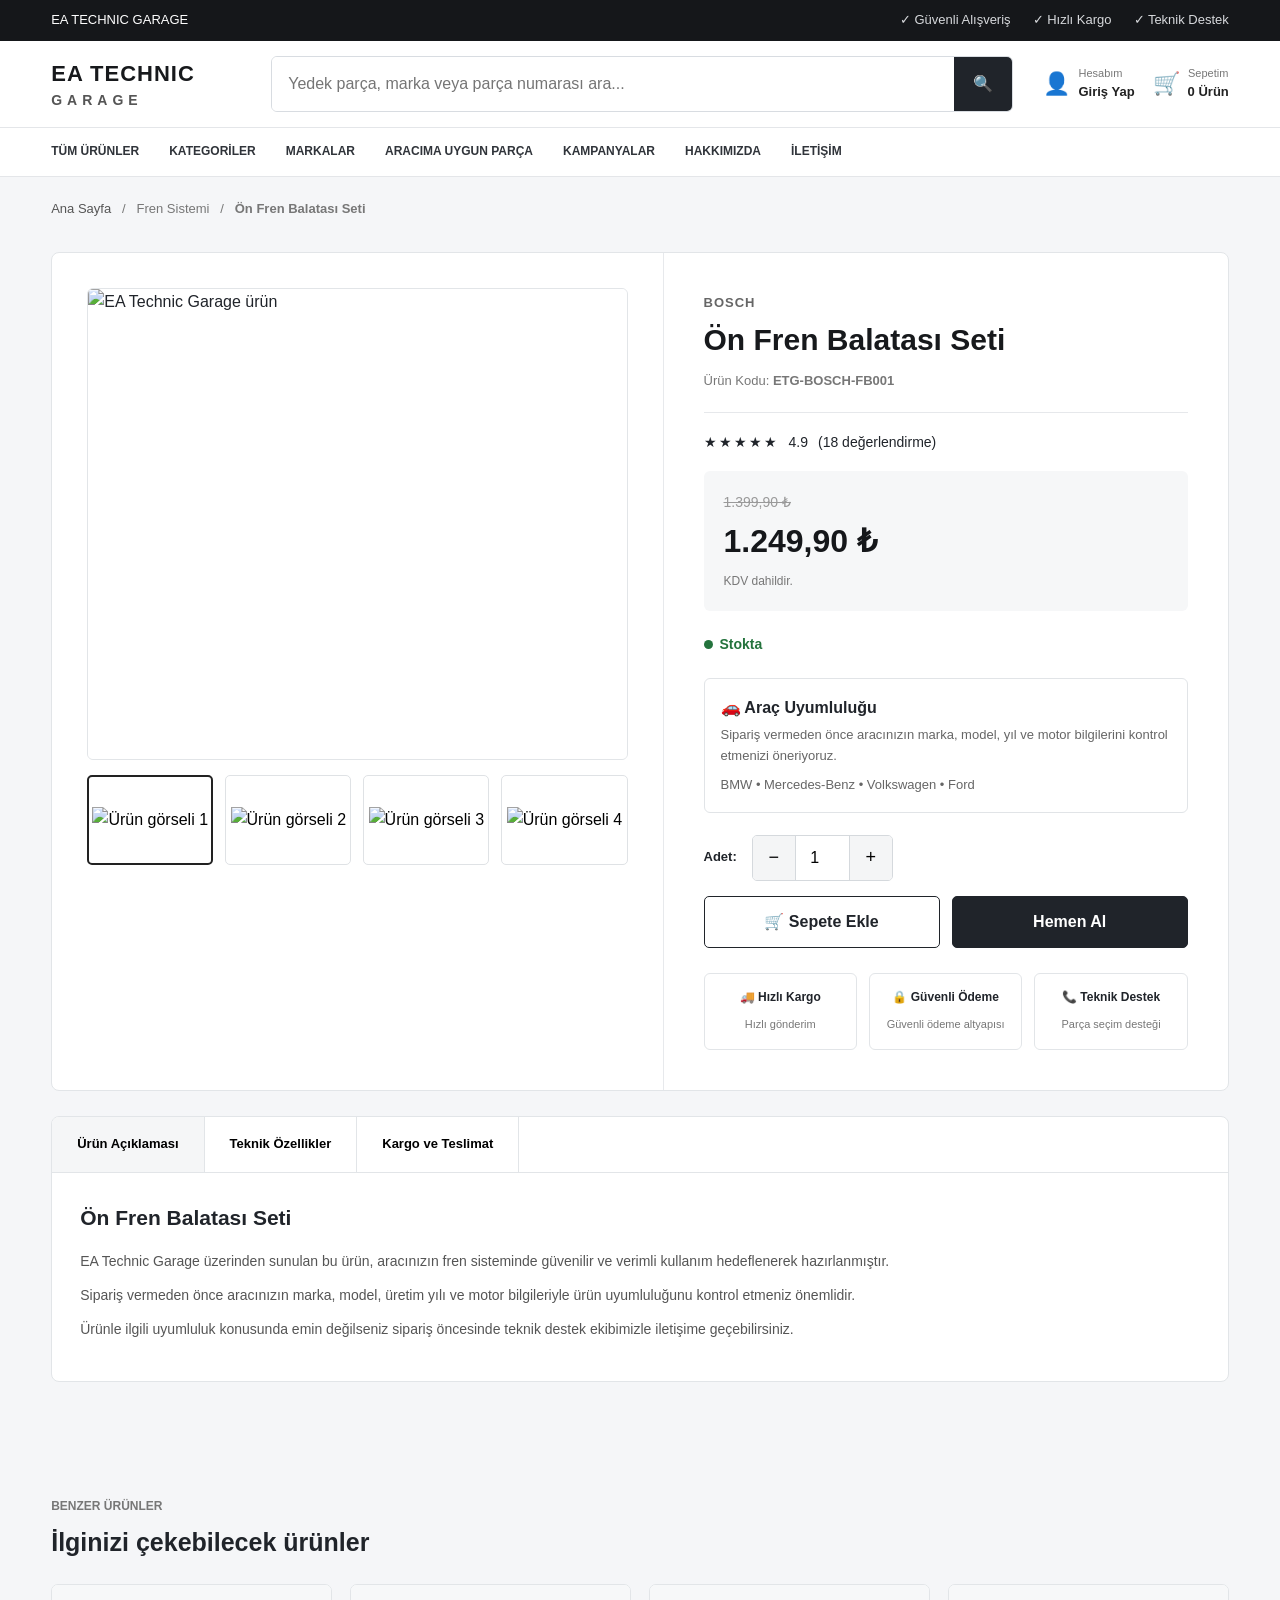
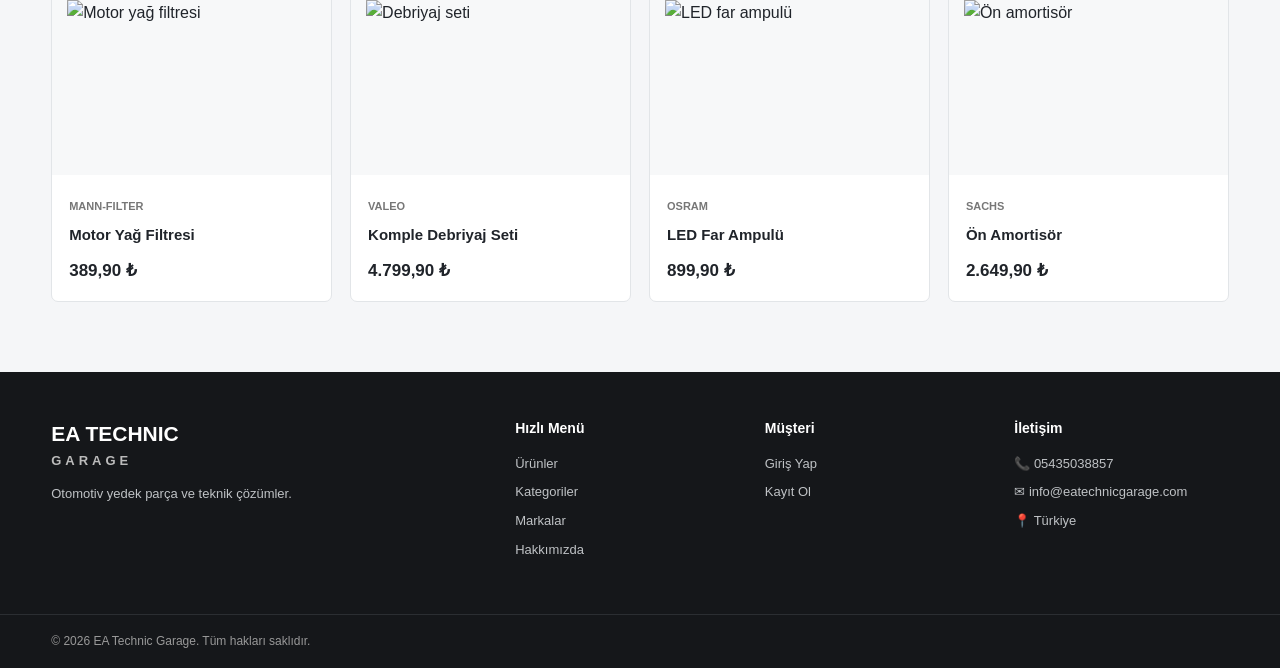
==== commit e2394fe7: "Ana sayfa ve urun detaylari guncellendi" ====
--- a/urun-detay.html
+++ b/urun-detay.html
@@ -1,83 +1,81 @@
 <!DOCTYPE html>
 <html lang="tr">
-
 <head>
-
   <meta charset="UTF-8">
+  <meta name="viewport" content="width=device-width, initial-scale=1.0">
+
+  <title>Ürün Detayı | EA Technic Garage</title>
 
   <meta
-    name="viewport"
-    content="width=device-width, initial-scale=1.0"
+    name="description"
+    content="EA Technic Garage otomotiv yedek parça ürün detay sayfası."
   >
 
-  <title>
-    Ön Fren Balatası Seti | EA Technic Garage
-  </title>
-
-  <link
-    rel="stylesheet"
-    href="styles.css"
-  >
-
-
   <style>
-
-    /* =====================================================
-       GENEL
-    ===================================================== */
-
     * {
       box-sizing: border-box;
+      margin: 0;
+      padding: 0;
     }
 
     body {
-      margin: 0;
       font-family: Arial, Helvetica, sans-serif;
       background: #f5f6f8;
-      color: #111827;
-    }
-
-
-    /* =====================================================
+      color: #20242a;
+      line-height: 1.6;
+    }
+
+    a {
+      text-decoration: none;
+      color: inherit;
+    }
+
+    button,
+    input,
+    select {
+      font: inherit;
+    }
+
+    .container {
+      width: min(1200px, 92%);
+      margin: 0 auto;
+    }
+
+    /* =========================
        ÜST BAR
-    ===================================================== */
+    ========================= */
 
     .topbar {
-      background: #111827;
+      background: #15171a;
       color: #fff;
-      font-size: 12px;
+      font-size: 13px;
+      padding: 10px 0;
     }
 
     .topbar-inner {
-      width: min(1180px, calc(100% - 40px));
-      margin: auto;
-      min-height: 38px;
       display: flex;
+      justify-content: space-between;
       align-items: center;
-      justify-content: space-between;
       gap: 20px;
     }
 
     .topbar-right {
       display: flex;
-      gap: 18px;
-      color: #d1d5db;
-    }
-
-
-    /* =====================================================
+      gap: 22px;
+      color: #d7d9dc;
+    }
+
+    /* =========================
        HEADER
-    ===================================================== */
+    ========================= */
 
     .main-header {
       background: #fff;
-      border-bottom: 1px solid #e5e7eb;
+      border-bottom: 1px solid #e4e6e9;
     }
 
     .header-inner {
-      width: min(1180px, calc(100% - 40px));
-      margin: auto;
-      min-height: 90px;
+      min-height: 86px;
       display: flex;
       align-items: center;
       gap: 30px;
@@ -85,615 +83,601 @@
 
     .brand {
       min-width: 190px;
-      text-decoration: none;
-      color: #111827;
+      font-weight: 900;
+      letter-spacing: 1px;
     }
 
     .brand-main {
       font-size: 22px;
-      font-weight: 900;
-      letter-spacing: 1px;
+      color: #17191c;
     }
 
     .brand-sub {
-      color: #dc2626;
-      font-size: 13px;
-      font-weight: 900;
-      letter-spacing: 4px;
-      margin-top: 3px;
-    }
-
-
-    /* =====================================================
-       ARAMA
-    ===================================================== */
+      font-size: 14px;
+      letter-spacing: 5px;
+      color: #555;
+      margin-top: -2px;
+    }
 
     .header-search {
       flex: 1;
-      max-width: 560px;
       display: flex;
-      height: 46px;
+      border: 1px solid #d8dce1;
+      border-radius: 6px;
+      overflow: hidden;
+      background: #fff;
     }
 
     .header-search input {
       flex: 1;
-      min-width: 0;
-      border: 1px solid #d1d5db;
-      border-right: 0;
-      border-radius: 6px 0 0 6px;
-      padding: 0 15px;
+      border: 0;
       outline: none;
-      font-size: 13px;
-    }
-
-    .header-search input:focus {
-      border-color: #dc2626;
+      padding: 14px 16px;
     }
 
     .header-search button {
-      width: 52px;
+      width: 58px;
       border: 0;
-      border-radius: 0 6px 6px 0;
-      background: #dc2626;
+      background: #20242a;
       color: #fff;
       cursor: pointer;
-      font-size: 18px;
-    }
-
-
-    /* =====================================================
-       HEADER ACTIONS
-    ===================================================== */
+    }
 
     .header-actions {
       display: flex;
-      gap: 10px;
-      margin-left: auto;
+      align-items: center;
+      gap: 18px;
     }
 
     .header-action {
+      border: 0;
+      background: none;
+      cursor: pointer;
       display: flex;
       align-items: center;
-      gap: 9px;
-      padding: 8px;
-      color: #111827;
-      text-decoration: none;
-      background: transparent;
-      border: 0;
-      cursor: pointer;
+      gap: 8px;
+      color: #222;
+    }
+
+    .header-action small {
+      display: block;
+      color: #777;
+      font-size: 11px;
+    }
+
+    .header-action strong {
+      display: block;
+      font-size: 13px;
     }
 
     .action-icon {
       font-size: 22px;
     }
 
-    .header-action small {
-      display: block;
-      color: #6b7280;
-      font-size: 10px;
-    }
-
-    .header-action strong {
-      display: block;
-      margin-top: 2px;
-      font-size: 12px;
-    }
-
-
-    /* =====================================================
-       NAV
-    ===================================================== */
+    /* =========================
+       MENÜ
+    ========================= */
 
     .main-nav {
       background: #fff;
-      border-bottom: 1px solid #e5e7eb;
+      border-bottom: 1px solid #e4e6e9;
     }
 
     .nav-inner {
-      width: min(1180px, calc(100% - 40px));
-      margin: auto;
-      min-height: 48px;
       display: flex;
       align-items: center;
       gap: 30px;
+      min-height: 48px;
+      overflow-x: auto;
     }
 
     .nav-inner a {
-      color: #374151;
-      text-decoration: none;
+      white-space: nowrap;
+      font-size: 12px;
+      font-weight: 700;
+      color: #30343a;
+    }
+
+    .nav-inner a:hover {
+      color: #000;
+    }
+
+    /* =========================
+       EKMEK KIRINTISI
+    ========================= */
+
+    .breadcrumb {
+      padding: 22px 0;
       font-size: 13px;
-      font-weight: 700;
-    }
-
-    .nav-inner a:hover {
-      color: #dc2626;
-    }
-
-
-    /* =====================================================
-       ÜRÜN SAYFASI
-    ===================================================== */
-
-    .product-detail-page {
-      padding: 45px 0 80px;
-    }
-
-    .product-detail-container {
-      width: min(1180px, calc(100% - 40px));
-      margin: auto;
-    }
-
-
-    /* =====================================================
-       BREADCRUMB
-    ===================================================== */
-
-    .breadcrumb {
-      margin-bottom: 22px;
-      color: #6b7280;
-      font-size: 12px;
+      color: #777;
     }
 
     .breadcrumb a {
-      color: #6b7280;
-      text-decoration: none;
-    }
-
-    .breadcrumb a:hover {
-      color: #dc2626;
-    }
-
-
-    /* =====================================================
-       ANA ÜRÜN
-    ===================================================== */
+      color: #555;
+    }
+
+    /* =========================
+       ÜRÜN DETAY
+    ========================= */
+
+    .product-detail-section {
+      padding: 10px 0 60px;
+    }
 
     .product-detail {
+      background: #fff;
+      border: 1px solid #e2e5e8;
+      border-radius: 8px;
+      overflow: hidden;
       display: grid;
-      grid-template-columns: 1fr 1fr;
-      gap: 45px;
-      background: #fff;
-      border: 1px solid #e5e7eb;
-      border-radius: 10px;
-      padding: 30px;
-    }
-
-
-    /* =====================================================
-       FOTOĞRAF
-    ===================================================== */
+      grid-template-columns: 52% 48%;
+    }
+
+    /* =========================
+       ÜRÜN GALERİSİ
+    ========================= */
 
     .product-gallery {
-      min-width: 0;
+      padding: 35px;
+      border-right: 1px solid #e7e9ec;
     }
 
     .main-product-image {
-      height: 480px;
+      min-height: 470px;
+      background: #f7f8f9;
+      border: 1px solid #e2e5e8;
+      border-radius: 6px;
       display: flex;
+      justify-content: center;
       align-items: center;
-      justify-content: center;
-      background: #f8f9fa;
-      border: 1px solid #e5e7eb;
-      border-radius: 8px;
-      position: relative;
       overflow: hidden;
     }
 
     .main-product-image img {
       width: 100%;
-      height: 100%;
+      height: 470px;
       object-fit: contain;
       display: block;
-      padding: 25px;
-    }
-
-    .product-stock-badge {
-      position: absolute;
-      z-index: 2;
-      top: 18px;
-      left: 18px;
-      padding: 7px 12px;
-      background: #16803c;
-      color: #fff;
-      border-radius: 4px;
-      font-size: 11px;
-      font-weight: 800;
-    }
-
-
-    /* =====================================================
-       KÜÇÜK FOTOĞRAFLAR
-    ===================================================== */
+      background: #fff;
+    }
 
     .thumbnail-list {
-      display: flex;
-      gap: 10px;
-      margin-top: 12px;
+      display: grid;
+      grid-template-columns: repeat(4, 1fr);
+      gap: 12px;
+      margin-top: 15px;
     }
 
     .thumbnail {
-      width: 78px;
-      height: 78px;
-      padding: 5px;
-      display: flex;
-      align-items: center;
-      justify-content: center;
+      height: 90px;
       background: #fff;
-      border: 1px solid #d1d5db;
-      border-radius: 6px;
+      border: 1px solid #dfe2e5;
+      border-radius: 5px;
       cursor: pointer;
       overflow: hidden;
+    }
+
+    .thumbnail.active {
+      border: 2px solid #222;
     }
 
     .thumbnail img {
       width: 100%;
       height: 100%;
       object-fit: contain;
-      display: block;
-    }
-
-    .thumbnail.active {
-      border: 2px solid #dc2626;
-    }
-
-    .thumbnail:hover {
-      border-color: #dc2626;
-    }
-
-
-    /* =====================================================
-       ÜRÜN BİLGİLERİ
-    ===================================================== */
+    }
+
+    /* =========================
+       ÜRÜN BİLGİ
+    ========================= */
 
     .product-info {
-      padding: 8px 0;
-    }
-
-    .detail-brand {
-      color: #dc2626;
-      font-size: 12px;
-      font-weight: 900;
-      letter-spacing: 1.5px;
-      margin-bottom: 9px;
+      padding: 40px;
+    }
+
+    .product-brand {
+      color: #666;
+      font-size: 13px;
+      font-weight: 800;
+      letter-spacing: 1px;
+      margin-bottom: 8px;
     }
 
     .product-info h1 {
-      margin: 0;
-      font-size: 34px;
-      line-height: 1.15;
+      font-size: 30px;
+      line-height: 1.25;
+      margin-bottom: 12px;
+      color: #17191c;
     }
 
     .product-code {
-      margin-top: 12px;
-      color: #6b7280;
-      font-size: 12px;
+      color: #777;
+      font-size: 13px;
+      padding-bottom: 20px;
+      border-bottom: 1px solid #e6e8eb;
     }
 
     .rating {
-      display: flex;
-      align-items: center;
-      gap: 8px;
-      margin-top: 18px;
-      color: #f59e0b;
-      font-size: 15px;
-    }
-
-    .rating span {
-      color: #6b7280;
-      font-size: 12px;
-    }
-
-
-    /* =====================================================
-       FİYAT
-    ===================================================== */
-
-    .detail-price {
-      margin-top: 25px;
-      padding: 20px 0;
-      border-top: 1px solid #e5e7eb;
-      border-bottom: 1px solid #e5e7eb;
-    }
-
-    .detail-price strong {
-      display: block;
-      font-size: 34px;
-    }
-
-    .detail-price small {
-      display: block;
-      margin-top: 6px;
-      color: #16803c;
-      font-size: 12px;
-      font-weight: 700;
-    }
-
-
-    /* =====================================================
-       AÇIKLAMA
-    ===================================================== */
-
-    .detail-description {
-      margin-top: 22px;
-      color: #4b5563;
-      font-size: 14px;
-      line-height: 1.7;
-    }
-
-
-    /* =====================================================
-       UYUMLULUK
-    ===================================================== */
-
-    .compatibility-box {
-      margin-top: 22px;
-      padding: 18px;
-      border: 1px solid #e5e7eb;
-      border-radius: 7px;
-      background: #f8f9fa;
-    }
-
-    .compatibility-box h3 {
-      margin: 0 0 10px;
-      font-size: 14px;
-    }
-
-    .compatibility-box p {
-      margin: 0;
-      color: #6b7280;
-      font-size: 13px;
-      line-height: 1.6;
-    }
-
-    .compatibility-tags {
-      display: flex;
-      flex-wrap: wrap;
-      gap: 7px;
-      margin-top: 12px;
-    }
-
-    .compatibility-tags span {
-      padding: 6px 9px;
-      border-radius: 4px;
-      background: #fff;
-      border: 1px solid #d1d5db;
-      color: #374151;
-      font-size: 11px;
-    }
-
-
-    /* =====================================================
-       SATIN ALMA
-    ===================================================== */
-
-    .purchase-area {
+      padding: 18px 0;
       display: flex;
       align-items: center;
       gap: 10px;
-      margin-top: 24px;
-    }
-
-    .quantity {
-      height: 48px;
+      font-size: 14px;
+    }
+
+    .stars {
+      letter-spacing: 2px;
+    }
+
+    .price-box {
+      background: #f6f7f8;
+      border-radius: 6px;
+      padding: 20px;
+      margin-bottom: 20px;
+    }
+
+    .old-price {
+      color: #999;
+      text-decoration: line-through;
+      font-size: 14px;
+    }
+
+    .current-price {
+      font-size: 32px;
+      font-weight: 900;
+      margin-top: 3px;
+      color: #15171a;
+    }
+
+    .tax-note {
+      font-size: 12px;
+      color: #777;
+      margin-top: 4px;
+    }
+
+    .stock-status {
+      display: inline-flex;
+      align-items: center;
+      gap: 7px;
+      font-weight: 700;
+      font-size: 14px;
+      color: #24733d;
+      margin-bottom: 22px;
+    }
+
+    .stock-dot {
+      width: 9px;
+      height: 9px;
+      background: #24733d;
+      border-radius: 50%;
+    }
+
+    .fit-box {
+      border: 1px solid #e1e4e7;
+      border-radius: 6px;
+      padding: 16px;
+      margin-bottom: 22px;
+    }
+
+    .fit-box strong {
+      display: block;
+      margin-bottom: 5px;
+    }
+
+    .fit-box p {
+      color: #666;
+      font-size: 13px;
+    }
+
+    /* =========================
+       ADET
+    ========================= */
+
+    .quantity-row {
       display: flex;
-      border: 1px solid #d1d5db;
-      border-radius: 6px;
+      align-items: center;
+      gap: 15px;
+      margin-bottom: 15px;
+    }
+
+    .quantity-label {
+      font-size: 13px;
+      font-weight: 700;
+    }
+
+    .quantity-control {
+      display: flex;
+      height: 46px;
+      border: 1px solid #d5d9dd;
+      border-radius: 5px;
       overflow: hidden;
-      background: #fff;
-    }
-
-    .quantity button {
+    }
+
+    .quantity-control button {
       width: 42px;
       border: 0;
-      background: #f3f4f6;
-      color: #111827;
-      font-size: 20px;
+      background: #f4f5f6;
       cursor: pointer;
-    }
-
-    .quantity button:hover {
-      background: #e5e7eb;
-    }
-
-    .quantity input {
-      width: 50px;
+      font-size: 18px;
+    }
+
+    .quantity-control input {
+      width: 55px;
+      text-align: center;
       border: 0;
-      border-left: 1px solid #d1d5db;
-      border-right: 1px solid #d1d5db;
+      border-left: 1px solid #d5d9dd;
+      border-right: 1px solid #d5d9dd;
       outline: none;
-      text-align: center;
+    }
+
+    /* =========================
+       BUTONLAR
+    ========================= */
+
+    .purchase-buttons {
+      display: grid;
+      grid-template-columns: 1fr 1fr;
+      gap: 12px;
+    }
+
+    .add-cart-button,
+    .buy-button {
+      min-height: 52px;
+      border-radius: 5px;
+      cursor: pointer;
+      font-weight: 800;
+      border: 1px solid #20242a;
     }
 
     .add-cart-button {
-      flex: 1;
-      height: 48px;
-      border: 0;
-      border-radius: 6px;
-      background: #dc2626;
+      background: #fff;
+      color: #20242a;
+    }
+
+    .buy-button {
+      background: #20242a;
       color: #fff;
-      font-size: 13px;
-      font-weight: 900;
-      cursor: pointer;
-    }
-
-    .add-cart-button:hover {
-      background: #b91c1c;
-    }
-
-    .buy-now-button {
-      width: 100%;
-      height: 48px;
-      margin-top: 10px;
-      border: 1px solid #111827;
-      border-radius: 6px;
-      background: #111827;
-      color: #fff;
-      font-size: 13px;
-      font-weight: 900;
-      cursor: pointer;
-    }
-
-    .buy-now-button:hover {
-      background: #374151;
-    }
-
-
-    /* =====================================================
+    }
+
+    .add-cart-button:hover,
+    .buy-button:hover {
+      opacity: .9;
+    }
+
+    /* =========================
        GÜVEN BİLGİLERİ
-    ===================================================== */
-
-    .shopping-info {
+    ========================= */
+
+    .product-services {
       display: grid;
       grid-template-columns: repeat(3, 1fr);
-      gap: 10px;
-      margin-top: 22px;
-    }
-
-    .shopping-info-item {
-      padding: 13px;
-      border: 1px solid #e5e7eb;
+      gap: 12px;
+      margin-top: 25px;
+    }
+
+    .service-box {
+      border: 1px solid #e2e5e8;
       border-radius: 6px;
+      padding: 14px;
       text-align: center;
-      background: #fff;
-    }
-
-    .shopping-info-item strong {
+    }
+
+    .service-box strong {
       display: block;
+      font-size: 12px;
+      margin-bottom: 3px;
+    }
+
+    .service-box span {
+      color: #777;
       font-size: 11px;
     }
 
-    .shopping-info-item span {
-      display: block;
-      margin-top: 3px;
-      color: #6b7280;
-      font-size: 10px;
-    }
-
-
-    /* =====================================================
+    /* =========================
        ALT BİLGİLER
-    ===================================================== */
-
-    .product-extra {
+    ========================= */
+
+    .detail-tabs {
       margin-top: 25px;
       background: #fff;
-      border: 1px solid #e5e7eb;
-      border-radius: 10px;
+      border: 1px solid #e2e5e8;
+      border-radius: 8px;
       overflow: hidden;
     }
 
-    .extra-header {
+    .tab-buttons {
       display: flex;
-      border-bottom: 1px solid #e5e7eb;
-      overflow-x: auto;
-    }
-
-    .extra-header button {
-      min-width: 150px;
-      height: 52px;
+      border-bottom: 1px solid #e2e5e8;
+    }
+
+    .tab-button {
+      padding: 17px 25px;
+      background: #fff;
       border: 0;
-      border-bottom: 2px solid transparent;
-      background: #fff;
-      color: #6b7280;
-      font-size: 12px;
-      font-weight: 800;
+      border-right: 1px solid #e2e5e8;
       cursor: pointer;
-    }
-
-    .extra-header button.active,
-    .extra-header button:hover {
-      color: #dc2626;
-      border-bottom-color: #dc2626;
-    }
-
-    .extra-content {
-      padding: 30px;
-    }
-
-    .extra-panel {
-      display: none;
-    }
-
-    .extra-panel.active {
-      display: block;
-    }
-
-    .extra-panel h2 {
-      margin: 0 0 18px;
+      font-weight: 700;
+      font-size: 13px;
+    }
+
+    .tab-button.active {
+      background: #f5f6f7;
+    }
+
+    .tab-content {
+      padding: 28px;
+    }
+
+    .tab-content h2 {
       font-size: 21px;
-    }
-
-    .extra-panel p {
-      color: #6b7280;
+      margin-bottom: 15px;
+    }
+
+    .tab-content p {
+      color: #555;
+      margin-bottom: 12px;
       font-size: 14px;
-      line-height: 1.7;
-    }
-
-
-    /* =====================================================
-       TEKNİK TABLO
-    ===================================================== */
+    }
 
     .spec-table {
       width: 100%;
       border-collapse: collapse;
     }
 
-    .spec-table tr {
-      border-bottom: 1px solid #e5e7eb;
-    }
-
     .spec-table td {
+      border-bottom: 1px solid #e7e9eb;
       padding: 13px 10px;
       font-size: 13px;
     }
 
     .spec-table td:first-child {
       width: 35%;
-      color: #6b7280;
-    }
-
-    .spec-table td:last-child {
-      color: #111827;
       font-weight: 700;
-    }
-
-
-    /* =====================================================
-       UYARI
-    ===================================================== */
-
-    .fit-warning {
+      color: #444;
+    }
+
+    /* =========================
+       BENZER ÜRÜNLER
+    ========================= */
+
+    .related-section {
+      padding: 50px 0;
+    }
+
+    .related-heading {
+      margin-bottom: 22px;
+    }
+
+    .related-heading span {
+      font-size: 12px;
+      font-weight: 800;
+      color: #777;
+    }
+
+    .related-heading h2 {
+      font-size: 25px;
+      margin-top: 5px;
+    }
+
+    .related-grid {
+      display: grid;
+      grid-template-columns: repeat(4, 1fr);
+      gap: 18px;
+    }
+
+    .related-card {
+      background: #fff;
+      border: 1px solid #e2e5e8;
+      border-radius: 7px;
+      overflow: hidden;
+      transition: .2s;
+    }
+
+    .related-card:hover {
+      transform: translateY(-2px);
+    }
+
+    .related-image {
+      height: 190px;
+      background: #f7f8f9;
+      display: flex;
+      align-items: center;
+      justify-content: center;
+      padding: 15px;
+    }
+
+    .related-image img {
+      width: 100%;
+      height: 100%;
+      object-fit: contain;
+    }
+
+    .related-content {
+      padding: 17px;
+    }
+
+    .related-brand {
+      color: #777;
+      font-size: 11px;
+      font-weight: 800;
+    }
+
+    .related-content h3 {
+      font-size: 15px;
+      margin: 5px 0 10px;
+    }
+
+    .related-price {
+      font-size: 17px;
+      font-weight: 900;
+    }
+
+    /* =========================
+       FOOTER
+    ========================= */
+
+    footer {
+      background: #15171a;
+      color: #fff;
       margin-top: 20px;
-      padding: 15px;
-      border-left: 4px solid #dc2626;
-      background: #fef2f2;
-      color: #7f1d1d;
+    }
+
+    .footer-grid {
+      padding: 45px 0;
+      display: grid;
+      grid-template-columns: 2fr 1fr 1fr 1fr;
+      gap: 35px;
+    }
+
+    .footer-logo {
+      font-size: 21px;
+      font-weight: 900;
+    }
+
+    .footer-logo span {
+      display: block;
       font-size: 13px;
-      line-height: 1.6;
-    }
-
-
-    /* =====================================================
+      letter-spacing: 4px;
+      color: #bbb;
+    }
+
+    footer h3 {
+      font-size: 14px;
+      margin-bottom: 14px;
+    }
+
+    footer p,
+    footer a {
+      color: #bfc2c5;
+      font-size: 13px;
+      display: block;
+      margin-bottom: 8px;
+    }
+
+    .footer-bottom {
+      border-top: 1px solid #2b2e32;
+      padding: 17px 0;
+      color: #999;
+      font-size: 12px;
+    }
+
+    /* =========================
        TOAST
-    ===================================================== */
+    ========================= */
 
     .toast {
       position: fixed;
       right: 25px;
       bottom: 25px;
-      z-index: 9999;
-      max-width: 350px;
-      padding: 15px 20px;
-      background: #111827;
+      background: #20242a;
       color: #fff;
-      border-radius: 7px;
-      box-shadow: 0 10px 30px rgba(0,0,0,.2);
+      padding: 14px 20px;
+      border-radius: 6px;
       opacity: 0;
       transform: translateY(20px);
       pointer-events: none;
       transition: .25s;
-      font-size: 13px;
+      z-index: 9999;
     }
 
     .toast.show {
@@ -701,138 +685,115 @@
       transform: translateY(0);
     }
 
-
-    /* =====================================================
+    /* =========================
        MOBİL
-    ===================================================== */
-
-    @media (max-width: 850px) {
+    ========================= */
+
+    @media (max-width: 900px) {
 
       .header-inner {
         flex-wrap: wrap;
         padding: 15px 0;
       }
 
+      .brand {
+        min-width: auto;
+      }
+
       .header-search {
         order: 3;
         flex-basis: 100%;
-        max-width: none;
       }
 
       .product-detail {
         grid-template-columns: 1fr;
       }
 
-      .main-product-image {
-        height: 400px;
-      }
-
-    }
-
+      .product-gallery {
+        border-right: 0;
+        border-bottom: 1px solid #e7e9ec;
+      }
+
+      .related-grid {
+        grid-template-columns: repeat(2, 1fr);
+      }
+
+      .footer-grid {
+        grid-template-columns: repeat(2, 1fr);
+      }
+
+    }
 
     @media (max-width: 600px) {
 
       .topbar-inner {
-        min-height: auto;
-        padding: 10px 0;
         flex-direction: column;
         align-items: flex-start;
-        gap: 6px;
       }
 
       .topbar-right {
         flex-wrap: wrap;
-        gap: 8px;
-      }
-
-      .header-inner {
-        width: calc(100% - 24px);
-      }
-
-      .brand {
-        min-width: 150px;
-      }
-
-      .brand-main {
-        font-size: 18px;
+        gap: 8px 15px;
       }
 
       .header-actions {
         margin-left: auto;
       }
 
-      .header-action span:not(.action-icon) {
-        display: none;
-      }
-
       .nav-inner {
-        width: calc(100% - 24px);
+        gap: 20px;
+      }
+
+      .product-gallery,
+      .product-info {
+        padding: 20px;
+      }
+
+      .main-product-image {
+        min-height: 300px;
+      }
+
+      .main-product-image img {
+        height: 300px;
+      }
+
+      .product-info h1 {
+        font-size: 24px;
+      }
+
+      .current-price {
+        font-size: 27px;
+      }
+
+      .purchase-buttons {
+        grid-template-columns: 1fr;
+      }
+
+      .product-services {
+        grid-template-columns: 1fr;
+      }
+
+      .related-grid {
+        grid-template-columns: 1fr;
+      }
+
+      .footer-grid {
+        grid-template-columns: 1fr;
+      }
+
+      .tab-buttons {
         overflow-x: auto;
-        gap: 20px;
-      }
-
-      .product-detail-container {
-        width: calc(100% - 24px);
-      }
-
-      .product-detail {
-        padding: 18px;
-        gap: 25px;
-      }
-
-      .main-product-image {
-        height: 320px;
-      }
-
-      .main-product-image img {
-        padding: 15px;
-      }
-
-      .product-info h1 {
-        font-size: 27px;
-      }
-
-      .detail-price strong {
-        font-size: 28px;
-      }
-
-      .purchase-area {
-        flex-wrap: wrap;
-      }
-
-      .quantity {
-        width: 100%;
-      }
-
-      .quantity button {
-        flex: 1;
-      }
-
-      .quantity input {
-        width: 70px;
-      }
-
-      .add-cart-button {
-        flex-basis: 100%;
-      }
-
-      .shopping-info {
-        grid-template-columns: 1fr;
-      }
-
-      .extra-content {
-        padding: 20px;
-      }
-
-    }
-
+      }
+
+      .tab-button {
+        white-space: nowrap;
+      }
+
+    }
   </style>
-
 </head>
 
-
 <body>
-
 
   <!-- =====================================================
        ÜST BAR
@@ -840,25 +801,17 @@
 
   <div class="topbar">
 
-    <div class="topbar-inner">
-
-      <div>
+    <div class="container topbar-inner">
+
+      <span>
         EA TECHNIC GARAGE
-      </div>
+      </span>
 
       <div class="topbar-right">
 
-        <span>
-          Hızlı Kargo
-        </span>
-
-        <span>
-          Güvenli Alışveriş
-        </span>
-
-        <span>
-          Teknik Destek
-        </span>
+        <span>✓ Güvenli Alışveriş</span>
+        <span>✓ Hızlı Kargo</span>
+        <span>✓ Teknik Destek</span>
 
       </div>
 
@@ -873,13 +826,9 @@
 
   <header class="main-header">
 
-    <div class="header-inner">
-
-
-      <a
-        href="index.html"
-        class="brand"
-      >
+    <div class="container header-inner">
+
+      <a href="index.html" class="brand">
 
         <div class="brand-main">
           EA TECHNIC
@@ -892,26 +841,25 @@
       </a>
 
 
-      <form
-        class="header-search"
-        onsubmit="searchProduct(event)"
-      >
+      <div class="header-search">
 
         <input
-          id="searchInput"
           type="search"
-          placeholder="Parça, marka veya OEM numarası ara..."
+          id="detailSearch"
+          placeholder="Yedek parça, marka veya parça numarası ara..."
         >
 
-        <button type="submit">
+        <button
+          type="button"
+          onclick="goSearch()"
+        >
           🔍
         </button>
 
-      </form>
+      </div>
 
 
       <div class="header-actions">
-
 
         <a
           href="giris.html"
@@ -938,8 +886,9 @@
 
 
         <button
+          type="button"
           class="header-action"
-          onclick="goToCart()"
+          onclick="showCart()"
         >
 
           <span class="action-icon">
@@ -949,7 +898,7 @@
           <span>
 
             <small>
-              Sepet
+              Sepetim
             </small>
 
             <strong>
@@ -963,7 +912,6 @@
 
         </button>
 
-
       </div>
 
     </div>
@@ -972,31 +920,39 @@
 
 
   <!-- =====================================================
-       NAV
+       MENÜ
   ====================================================== -->
 
   <nav class="main-nav">
 
-    <div class="nav-inner">
-
-      <a href="index.html">
-        Ana Sayfa
+    <div class="container nav-inner">
+
+      <a href="index.html#urunler">
+        TÜM ÜRÜNLER
       </a>
 
       <a href="index.html#kategoriler">
-        Kategoriler
+        KATEGORİLER
       </a>
 
-      <a href="index.html#urunler">
-        Ürünler
+      <a href="index.html#markalar">
+        MARKALAR
       </a>
 
+      <a href="index.html#arac-bul">
+        ARACIMA UYGUN PARÇA
+      </a>
+
+      <a href="index.html#kampanyalar">
+        KAMPANYALAR
+      </a>
+
       <a href="index.html#hakkimizda">
-        Hakkımızda
+        HAKKIMIZDA
       </a>
 
       <a href="index.html#iletisim">
-        İletişim
+        İLETİŞİM
       </a>
 
     </div>
@@ -1004,16 +960,13 @@
   </nav>
 
 
-  <!-- =====================================================
-       ANA ÜRÜN
-  ====================================================== -->
-
-  <main class="product-detail-page">
-
-    <div class="product-detail-container">
-
-
-      <!-- BREADCRUMB -->
+  <main>
+
+    <!-- =====================================================
+         BREADCRUMB
+    ====================================================== -->
+
+    <section class="container">
 
       <div class="breadcrumb">
 
@@ -1023,565 +976,721 @@
 
         &nbsp; / &nbsp;
 
+        <span id="breadcrumbCategory">
+          Fren Sistemi
+        </span>
+
+        &nbsp; / &nbsp;
+
+        <strong id="breadcrumbProduct">
+          Ön Fren Balatası Seti
+        </strong>
+
+      </div>
+
+    </section>
+
+
+    <!-- =====================================================
+         ÜRÜN DETAY
+    ====================================================== -->
+
+    <section class="product-detail-section">
+
+      <div class="container">
+
+        <div class="product-detail">
+
+
+          <!-- ÜRÜN GALERİ -->
+
+          <div class="product-gallery">
+
+            <div class="main-product-image">
+
+              <img
+                id="mainProductImage"
+                src="https://images.unsplash.com/photo-1487754180451-c456f719a1fc?auto=format&fit=crop&w=1000&q=80"
+                alt="EA Technic Garage ürün"
+              >
+
+            </div>
+
+
+            <div class="thumbnail-list">
+
+              <button
+                class="thumbnail active"
+                onclick="changeImage(this)"
+              >
+
+                <img
+                  src="https://images.unsplash.com/photo-1487754180451-c456f719a1fc?auto=format&fit=crop&w=500&q=80"
+                  alt="Ürün görseli 1"
+                >
+
+              </button>
+
+
+              <button
+                class="thumbnail"
+                onclick="changeImage(this)"
+              >
+
+                <img
+                  src="https://images.unsplash.com/photo-1503736334956-4c8f8e92946d?auto=format&fit=crop&w=500&q=80"
+                  alt="Ürün görseli 2"
+                >
+
+              </button>
+
+
+              <button
+                class="thumbnail"
+                onclick="changeImage(this)"
+              >
+
+                <img
+                  src="https://images.unsplash.com/photo-1489824904134-891ab64532f1?auto=format&fit=crop&w=500&q=80"
+                  alt="Ürün görseli 3"
+                >
+
+              </button>
+
+
+              <button
+                class="thumbnail"
+                onclick="changeImage(this)"
+              >
+
+                <img
+                  src="https://images.unsplash.com/photo-1492144534655-ae79c964c9d7?auto=format&fit=crop&w=500&q=80"
+                  alt="Ürün görseli 4"
+                >
+
+              </button>
+
+            </div>
+
+          </div>
+
+
+          <!-- ÜRÜN BİLGİ -->
+
+          <div class="product-info">
+
+            <div
+              class="product-brand"
+              id="productBrand"
+            >
+              BOSCH
+            </div>
+
+
+            <h1 id="productName">
+              Ön Fren Balatası Seti
+            </h1>
+
+
+            <div class="product-code">
+
+              Ürün Kodu:
+              <strong id="productCode">
+                ETG-BOSCH-FB001
+              </strong>
+
+            </div>
+
+
+            <div class="rating">
+
+              <span class="stars">
+                ★★★★★
+              </span>
+
+              <span>
+                4.9
+              </span>
+
+              <span>
+                (18 değerlendirme)
+              </span>
+
+            </div>
+
+
+            <div class="price-box">
+
+              <div
+                class="old-price"
+                id="oldPrice"
+              >
+                1.399,90 ₺
+              </div>
+
+              <div
+                class="current-price"
+                id="productPrice"
+              >
+                1.249,90 ₺
+              </div>
+
+              <div class="tax-note">
+                KDV dahildir.
+              </div>
+
+            </div>
+
+
+            <div class="stock-status">
+
+              <span class="stock-dot"></span>
+
+              <span>
+                Stokta
+              </span>
+
+            </div>
+
+
+            <div class="fit-box">
+
+              <strong>
+                🚗 Araç Uyumluluğu
+              </strong>
+
+              <p>
+                Sipariş vermeden önce aracınızın marka,
+                model, yıl ve motor bilgilerini kontrol
+                etmenizi öneriyoruz.
+              </p>
+
+              <p style="margin-top:8px;">
+                BMW • Mercedes-Benz • Volkswagen • Ford
+              </p>
+
+            </div>
+
+
+            <!-- ADET -->
+
+            <div class="quantity-row">
+
+              <span class="quantity-label">
+                Adet:
+              </span>
+
+              <div class="quantity-control">
+
+                <button
+                  type="button"
+                  onclick="changeQuantity(-1)"
+                >
+                  −
+                </button>
+
+                <input
+                  id="quantity"
+                  type="number"
+                  value="1"
+                  min="1"
+                  max="20"
+                >
+
+                <button
+                  type="button"
+                  onclick="changeQuantity(1)"
+                >
+                  +
+                </button>
+
+              </div>
+
+            </div>
+
+
+            <!-- SATIN ALMA -->
+
+            <div class="purchase-buttons">
+
+              <button
+                type="button"
+                class="add-cart-button"
+                onclick="addProductToCart()"
+              >
+                🛒 Sepete Ekle
+              </button>
+
+              <button
+                type="button"
+                class="buy-button"
+                onclick="buyNow()"
+              >
+                Hemen Al
+              </button>
+
+            </div>
+
+
+            <!-- HİZMETLER -->
+
+            <div class="product-services">
+
+              <div class="service-box">
+
+                <strong>
+                  🚚 Hızlı Kargo
+                </strong>
+
+                <span>
+                  Hızlı gönderim
+                </span>
+
+              </div>
+
+
+              <div class="service-box">
+
+                <strong>
+                  🔒 Güvenli Ödeme
+                </strong>
+
+                <span>
+                  Güvenli ödeme altyapısı
+                </span>
+
+              </div>
+
+
+              <div class="service-box">
+
+                <strong>
+                  📞 Teknik Destek
+                </strong>
+
+                <span>
+                  Parça seçim desteği
+                </span>
+
+              </div>
+
+            </div>
+
+          </div>
+
+        </div>
+
+
+        <!-- =================================================
+             ÜRÜN BİLGİ TABLARI
+        ================================================== -->
+
+        <div class="detail-tabs">
+
+          <div class="tab-buttons">
+
+            <button
+              class="tab-button active"
+              onclick="openTab('description', this)"
+            >
+              Ürün Açıklaması
+            </button>
+
+            <button
+              class="tab-button"
+              onclick="openTab('specifications', this)"
+            >
+              Teknik Özellikler
+            </button>
+
+            <button
+              class="tab-button"
+              onclick="openTab('shipping', this)"
+            >
+              Kargo ve Teslimat
+            </button>
+
+          </div>
+
+
+          <div
+            id="description"
+            class="tab-content"
+          >
+
+            <h2>
+              Ön Fren Balatası Seti
+            </h2>
+
+            <p>
+              EA Technic Garage üzerinden sunulan bu ürün,
+              aracınızın fren sisteminde güvenilir ve verimli
+              kullanım hedeflenerek hazırlanmıştır.
+            </p>
+
+            <p>
+              Sipariş vermeden önce aracınızın marka, model,
+              üretim yılı ve motor bilgileriyle ürün
+              uyumluluğunu kontrol etmeniz önemlidir.
+            </p>
+
+            <p>
+              Ürünle ilgili uyumluluk konusunda emin değilseniz
+              sipariş öncesinde teknik destek ekibimizle
+              iletişime geçebilirsiniz.
+            </p>
+
+          </div>
+
+
+          <div
+            id="specifications"
+            class="tab-content"
+            style="display:none;"
+          >
+
+            <h2>
+              Teknik Özellikler
+            </h2>
+
+            <table class="spec-table">
+
+              <tr>
+                <td>Marka</td>
+                <td id="specBrand">BOSCH</td>
+              </tr>
+
+              <tr>
+                <td>Ürün</td>
+                <td id="specProduct">
+                  Ön Fren Balatası Seti
+                </td>
+              </tr>
+
+              <tr>
+                <td>Ürün Kodu</td>
+                <td id="specCode">
+                  ETG-BOSCH-FB001
+                </td>
+              </tr>
+
+              <tr>
+                <td>Kategori</td>
+                <td>Fren Sistemi</td>
+              </tr>
+
+              <tr>
+                <td>Durum</td>
+                <td>Stokta</td>
+              </tr>
+
+            </table>
+
+          </div>
+
+
+          <div
+            id="shipping"
+            class="tab-content"
+            style="display:none;"
+          >
+
+            <h2>
+              Kargo ve Teslimat
+            </h2>
+
+            <p>
+              Siparişiniz ödeme onayından sonra hazırlanır
+              ve uygun kargo yöntemiyle gönderilir.
+            </p>
+
+            <p>
+              Kargo süresi bulunduğunuz bölgeye ve sipariş
+              zamanına göre değişebilir.
+            </p>
+
+            <p>
+              Siparişinizle ilgili destek almak için
+              EA Technic Garage iletişim kanallarından
+              bizimle iletişime geçebilirsiniz.
+            </p>
+
+          </div>
+
+        </div>
+
+      </div>
+
+    </section>
+
+
+    <!-- =====================================================
+         BENZER ÜRÜNLER
+    ====================================================== -->
+
+    <section class="related-section">
+
+      <div class="container">
+
+        <div class="related-heading">
+
+          <span>
+            BENZER ÜRÜNLER
+          </span>
+
+          <h2>
+            İlginizi çekebilecek ürünler
+          </h2>
+
+        </div>
+
+
+        <div class="related-grid">
+
+
+          <a
+            href="urun-detay.html?urun=yag-filtresi"
+            class="related-card"
+          >
+
+            <div class="related-image">
+
+              <img
+                src="https://images.unsplash.com/photo-1487754180451-c456f719a1fc?auto=format&fit=crop&w=600&q=80"
+                alt="Motor yağ filtresi"
+              >
+
+            </div>
+
+            <div class="related-content">
+
+              <span class="related-brand">
+                MANN-FILTER
+              </span>
+
+              <h3>
+                Motor Yağ Filtresi
+              </h3>
+
+              <div class="related-price">
+                389,90 ₺
+              </div>
+
+            </div>
+
+          </a>
+
+
+          <a
+            href="urun-detay.html?urun=debriyaj-seti"
+            class="related-card"
+          >
+
+            <div class="related-image">
+
+              <img
+                src="https://images.unsplash.com/photo-1489824904134-891ab64532f1?auto=format&fit=crop&w=600&q=80"
+                alt="Debriyaj seti"
+              >
+
+            </div>
+
+            <div class="related-content">
+
+              <span class="related-brand">
+                VALEO
+              </span>
+
+              <h3>
+                Komple Debriyaj Seti
+              </h3>
+
+              <div class="related-price">
+                4.799,90 ₺
+              </div>
+
+            </div>
+
+          </a>
+
+
+          <a
+            href="urun-detay.html?urun=led-far"
+            class="related-card"
+          >
+
+            <div class="related-image">
+
+              <img
+                src="https://images.unsplash.com/photo-1492144534655-ae79c964c9d7?auto=format&fit=crop&w=600&q=80"
+                alt="LED far ampulü"
+              >
+
+            </div>
+
+            <div class="related-content">
+
+              <span class="related-brand">
+                OSRAM
+              </span>
+
+              <h3>
+                LED Far Ampulü
+              </h3>
+
+              <div class="related-price">
+                899,90 ₺
+              </div>
+
+            </div>
+
+          </a>
+
+
+          <a
+            href="urun-detay.html?urun=amortisor"
+            class="related-card"
+          >
+
+            <div class="related-image">
+
+              <img
+                src="https://images.unsplash.com/photo-1503736334956-4c8f8e92946d?auto=format&fit=crop&w=600&q=80"
+                alt="Ön amortisör"
+              >
+
+            </div>
+
+            <div class="related-content">
+
+              <span class="related-brand">
+                SACHS
+              </span>
+
+              <h3>
+                Ön Amortisör
+              </h3>
+
+              <div class="related-price">
+                2.649,90 ₺
+              </div>
+
+            </div>
+
+          </a>
+
+        </div>
+
+      </div>
+
+    </section>
+
+  </main>
+
+
+  <!-- =====================================================
+       FOOTER
+  ====================================================== -->
+
+  <footer>
+
+    <div class="container footer-grid">
+
+
+      <div>
+
+        <div class="footer-logo">
+          EA TECHNIC
+          <span>GARAGE</span>
+        </div>
+
+        <p style="margin-top:12px;">
+          Otomotiv yedek parça ve teknik çözümler.
+        </p>
+
+      </div>
+
+
+      <div>
+
+        <h3>
+          Hızlı Menü
+        </h3>
+
         <a href="index.html#urunler">
           Ürünler
         </a>
 
-        &nbsp; / &nbsp;
-
-        Fren Sistemi
-
-        &nbsp; / &nbsp;
-
-        Ön Fren Balatası Seti
+        <a href="index.html#kategoriler">
+          Kategoriler
+        </a>
+
+        <a href="index.html#markalar">
+          Markalar
+        </a>
+
+        <a href="index.html#hakkimizda">
+          Hakkımızda
+        </a>
 
       </div>
 
 
-      <div class="product-detail">
-
-
-        <!-- =================================================
-             GALERİ
-        ================================================== -->
-
-        <div class="product-gallery">
-
-
-          <div class="main-product-image">
-
-
-            <span class="product-stock-badge">
-              STOKTA
-            </span>
-
-
-            <img
-              id="mainProductImage"
-              src="https://spiderb.blob.core.windows.net/pim-attachment/0986494120PH01WHCO0000.jpg"
-              alt="Bosch Ön Fren Balatası Seti"
-            >
-
-
-          </div>
-
-
-          <div class="thumbnail-list">
-
-
-            <button
-              class="thumbnail active"
-              onclick="changeImage(
-                'https://spiderb.blob.core.windows.net/pim-attachment/0986494120PH01WHCO0000.jpg',
-                this
-              )"
-            >
-
-              <img
-                src="https://spiderb.blob.core.windows.net/pim-attachment/0986494120PH01WHCO0000.jpg"
-                alt="Bosch fren balatası"
-              >
-
-            </button>
-
-
-            <button
-              class="thumbnail"
-              onclick="changeImage(
-                'https://spiderb.blob.core.windows.net/pim-attachment/0986494120PH19WHCO0000.jpg',
-                this
-              )"
-            >
-
-              <img
-                src="https://spiderb.blob.core.windows.net/pim-attachment/0986494120PH19WHCO0000.jpg"
-                alt="Bosch fren balatası yan görünüm"
-              >
-
-            </button>
-
-
-            <button
-              class="thumbnail"
-              onclick="changeImage(
-                'https://spiderb.blob.core.windows.net/pim-attachment/0986494120PH13WHCO0000.jpg',
-                this
-              )"
-            >
-
-              <img
-                src="https://spiderb.blob.core.windows.net/pim-attachment/0986494120PH13WHCO0000.jpg"
-                alt="Bosch fren balatası görünüm"
-              >
-
-            </button>
-
-
-            <button
-              class="thumbnail"
-              onclick="changeImage(
-                'https://spiderb.blob.core.windows.net/pim-attachment/0986494120PH07WHCO0000.jpg',
-                this
-              )"
-            >
-
-              <img
-                src="https://spiderb.blob.core.windows.net/pim-attachment/0986494120PH07WHCO0000.jpg"
-                alt="Bosch fren balatası detay"
-              >
-
-            </button>
-
-
-          </div>
-
-        </div>
-
-
-        <!-- =================================================
-             ÜRÜN BİLGİLERİ
-        ================================================== -->
-
-        <div class="product-info">
-
-
-          <div class="detail-brand">
-            BOSCH
-          </div>
-
-
-          <h1>
-            Ön Fren Balatası Seti
-          </h1>
-
-
-          <div class="product-code">
-            Ürün Kodu: 0986494120
-          </div>
-
-
-          <div class="rating">
-
-            ★★★★★
-
-            <span>
-              5.0 • 12 değerlendirme
-            </span>
-
-          </div>
-
-
-          <div class="detail-price">
-
-            <strong>
-              1.249,90 ₺
-            </strong>
-
-            <small>
-              ✓ Stokta mevcut
-            </small>
-
-          </div>
-
-
-          <div class="detail-description">
-
-            Yüksek kaliteli Bosch ön fren balatası seti.
-            Güvenli frenleme, düşük ses seviyesi ve uzun
-            kullanım ömrü için tasarlanmıştır.
-
-          </div>
-
-
-          <!-- UYUMLULUK -->
-
-          <div class="compatibility-box">
-
-            <h3>
-              🚗 Araç Uyumluluğu
-            </h3>
-
-            <p>
-              Satın almadan önce aracınızın marka, model
-              ve yıl bilgilerini kontrol ediniz.
-            </p>
-
-
-            <div class="compatibility-tags">
-
-              <span>
-                BMW 3 Serisi
-              </span>
-
-              <span>
-                BMW 5 Serisi
-              </span>
-
-              <span>
-                2018 - 2024
-              </span>
-
-            </div>
-
-          </div>
-
-
-          <!-- ADET + SEPET -->
-
-          <div class="purchase-area">
-
-
-            <div class="quantity">
-
-              <button
-                type="button"
-                onclick="changeQuantity(-1)"
-              >
-                −
-              </button>
-
-
-              <input
-                id="quantity"
-                type="number"
-                value="1"
-                min="1"
-                max="10"
-              >
-
-
-              <button
-                type="button"
-                onclick="changeQuantity(1)"
-              >
-                +
-              </button>
-
-            </div>
-
-
-            <button
-              class="add-cart-button"
-              onclick="addProductToCart()"
-            >
-              🛒 Sepete Ekle
-            </button>
-
-
-          </div>
-
-
-          <button
-            class="buy-now-button"
-            onclick="buyNow()"
-          >
-            ⚡ Hemen Al
-          </button>
-
-
-          <!-- GÜVEN -->
-
-          <div class="shopping-info">
-
-
-            <div class="shopping-info-item">
-
-              <strong>
-                🚚 Hızlı Kargo
-              </strong>
-
-              <span>
-                Güvenli gönderim
-              </span>
-
-            </div>
-
-
-            <div class="shopping-info-item">
-
-              <strong>
-                🔒 Güvenli
-              </strong>
-
-              <span>
-                Güvenli alışveriş
-              </span>
-
-            </div>
-
-
-            <div class="shopping-info-item">
-
-              <strong>
-                📞 Destek
-              </strong>
-
-              <span>
-                Teknik destek
-              </span>
-
-            </div>
-
-
-          </div>
-
-
-        </div>
+      <div>
+
+        <h3>
+          Müşteri
+        </h3>
+
+        <a href="giris.html">
+          Giriş Yap
+        </a>
+
+        <a href="kayit.html">
+          Kayıt Ol
+        </a>
 
       </div>
 
 
-      <!-- =================================================
-           ALT BİLGİLER
-      ================================================== -->
-
-      <div class="product-extra">
-
-
-        <div class="extra-header">
-
-
-          <button
-            class="active"
-            onclick="openTab('description', this)"
-          >
-            Ürün Açıklaması
-          </button>
-
-
-          <button
-            onclick="openTab('specifications', this)"
-          >
-            Teknik Özellikler
-          </button>
-
-
-          <button
-            onclick="openTab('compatibility', this)"
-          >
-            Uyumluluk
-          </button>
-
-
-          <button
-            onclick="openTab('shipping', this)"
-          >
-            Kargo & İade
-          </button>
-
-
-        </div>
-
-
-        <div class="extra-content">
-
-
-          <!-- AÇIKLAMA -->
-
-          <div
-            id="description"
-            class="extra-panel active"
-          >
-
-            <h2>
-              Ürün Açıklaması
-            </h2>
-
-            <p>
-
-              EA Technic Garage üzerinden sunulan Bosch
-              ön fren balatası seti, güvenli ve kontrollü
-              frenleme performansı için geliştirilmiştir.
-
-            </p>
-
-            <p>
-
-              Ürünün aracınıza tam olarak uyup uymadığını
-              satın alma öncesinde araç bilgilerinizi
-              kontrol ederek doğrulamanız önerilir.
-
-            </p>
-
-          </div>
-
-
-          <!-- TEKNİK ÖZELLİKLER -->
-
-          <div
-            id="specifications"
-            class="extra-panel"
-          >
-
-            <h2>
-              Teknik Özellikler
-            </h2>
-
-
-            <table class="spec-table">
-
-
-              <tr>
-
-                <td>
-                  Marka
-                </td>
-
-                <td>
-                  BOSCH
-                </td>
-
-              </tr>
-
-
-              <tr>
-
-                <td>
-                  Ürün Numarası
-                </td>
-
-                <td>
-                  0986494120
-                </td>
-
-              </tr>
-
-
-              <tr>
-
-                <td>
-                  Ürün Türü
-                </td>
-
-                <td>
-                  Fren Balatası
-                </td>
-
-              </tr>
-
-
-              <tr>
-
-                <td>
-                  Montaj Konumu
-                </td>
-
-                <td>
-                  Ön Aks
-                </td>
-
-              </tr>
-
-
-              <tr>
-
-                <td>
-                  Ürün Durumu
-                </td>
-
-                <td>
-                  Sıfır
-                </td>
-
-              </tr>
-
-
-              <tr>
-
-                <td>
-                  Garanti
-                </td>
-
-                <td>
-                  Üretici garantisi
-                </td>
-
-              </tr>
-
-
-            </table>
-
-          </div>
-
-
-          <!-- UYUMLULUK -->
-
-          <div
-            id="compatibility"
-            class="extra-panel"
-          >
-
-            <h2>
-              Araç Uyumluluğu
-            </h2>
-
-
-            <p>
-
-              Bu ürün için gösterilen uyumluluk bilgileri
-              örnek katalog verisidir.
-
-            </p>
-
-
-            <div class="fit-warning">
-
-              ⚠️ Önemli: Satın almadan önce aracınızın
-              marka, model, motor, yıl ve mümkünse OEM
-              numarası üzerinden uyumluluk kontrolü
-              yapılmalıdır.
-
-            </div>
-
-
-          </div>
-
-
-          <!-- KARGO -->
-
-          <div
-            id="shipping"
-            class="extra-panel"
-          >
-
-            <h2>
-              Kargo & İade
-            </h2>
-
-
-            <p>
-
-              Siparişler stok ve ödeme onayından sonra
-              hazırlanır ve anlaşmalı kargo firmasıyla
-              gönderilir.
-
-            </p>
-
-
-            <p>
-
-              İade koşulları, kullanılmamış ürün ve
-              ambalaj şartlarına bağlıdır.
-
-            </p>
-
-
-          </div>
-
-
-        </div>
+      <div>
+
+        <h3>
+          İletişim
+        </h3>
+
+        <p>
+          📞 05435038857
+        </p>
+
+        <p>
+          ✉ info@eatechnicgarage.com
+        </p>
+
+        <p>
+          📍 Türkiye
+        </p>
 
       </div>
 
-
     </div>
 
-  </main>
-
-
-  <!-- =====================================================
-       TOAST
-  ====================================================== -->
+
+    <div class="footer-bottom">
+
+      <div class="container">
+
+        © 2026 EA Technic Garage.
+        Tüm hakları saklıdır.
+
+      </div>
+
+    </div>
+
+  </footer>
+
+
+  <!-- TOAST -->
 
   <div
     id="toast"
@@ -1595,33 +1704,255 @@
 
   <script>
 
-
-    /* =====================================================
+    /* =========================
+       ÜRÜNLER
+    ========================= */
+
+    const products = {
+
+      "fren-balatasi": {
+        brand: "BOSCH",
+        name: "Ön Fren Balatası Seti",
+        code: "ETG-BOSCH-FB001",
+        category: "Fren Sistemi",
+        price: "1.249,90 ₺",
+        oldPrice: "1.399,90 ₺",
+        image: "https://images.unsplash.com/photo-1487754180451-c456f719a1fc?auto=format&fit=crop&w=1000&q=80"
+      },
+
+      "yag-filtresi": {
+        brand: "MANN-FILTER",
+        name: "Motor Yağ Filtresi",
+        code: "ETG-MANN-YF001",
+        category: "Filtreler",
+        price: "389,90 ₺",
+        oldPrice: "",
+        image: "https://images.unsplash.com/photo-1487754180451-c456f719a1fc?auto=format&fit=crop&w=1000&q=80"
+      },
+
+      "debriyaj-seti": {
+        brand: "VALEO",
+        name: "Komple Debriyaj Seti",
+        code: "ETG-VALEO-DB001",
+        category: "Debriyaj",
+        price: "4.799,90 ₺",
+        oldPrice: "",
+        image: "https://images.unsplash.com/photo-1489824904134-891ab64532f1?auto=format&fit=crop&w=1000&q=80"
+      },
+
+      "led-far": {
+        brand: "OSRAM",
+        name: "LED Far Ampulü",
+        code: "ETG-OSRAM-LED001",
+        category: "Elektrik",
+        price: "899,90 ₺",
+        oldPrice: "",
+        image: "https://images.unsplash.com/photo-1492144534655-ae79c964c9d7?auto=format&fit=crop&w=1000&q=80"
+      },
+
+      "amortisor": {
+        brand: "SACHS",
+        name: "Ön Amortisör",
+        code: "ETG-SACHS-AM001",
+        category: "Süspansiyon",
+        price: "2.649,90 ₺",
+        oldPrice: "",
+        image: "https://images.unsplash.com/photo-1503736334956-4c8f8e92946d?auto=format&fit=crop&w=1000&q=80"
+      }
+
+    };
+
+
+    /* =========================
+       SAYFA ÜRÜNÜNÜ BUL
+    ========================= */
+
+    const params = new URLSearchParams(
+      window.location.search
+    );
+
+    const productKey =
+      params.get("urun") || "fren-balatasi";
+
+    const product =
+      products[productKey] || products["fren-balatasi"];
+
+
+    /* =========================
+       ÜRÜN BİLGİLERİNİ YAZ
+    ========================= */
+
+    document.title =
+      product.name +
+      " | EA Technic Garage";
+
+
+    document.getElementById(
+      "productBrand"
+    ).textContent =
+      product.brand;
+
+
+    document.getElementById(
+      "productName"
+    ).textContent =
+      product.name;
+
+
+    document.getElementById(
+      "productCode"
+    ).textContent =
+      product.code;
+
+
+    document.getElementById(
+      "productPrice"
+    ).textContent =
+      product.price;
+
+
+    document.getElementById(
+      "breadcrumbCategory"
+    ).textContent =
+      product.category;
+
+
+    document.getElementById(
+      "breadcrumbProduct"
+    ).textContent =
+      product.name;
+
+
+    document.getElementById(
+      "specBrand"
+    ).textContent =
+      product.brand;
+
+
+    document.getElementById(
+      "specProduct"
+    ).textContent =
+      product.name;
+
+
+    document.getElementById(
+      "specCode"
+    ).textContent =
+      product.code;
+
+
+    document.getElementById(
+      "mainProductImage"
+    ).src =
+      product.image;
+
+
+    const oldPrice =
+      document.getElementById("oldPrice");
+
+    if (product.oldPrice) {
+
+      oldPrice.textContent =
+        product.oldPrice;
+
+    } else {
+
+      oldPrice.style.display =
+        "none";
+
+    }
+
+
+    /* =========================
+       GÖRSEL DEĞİŞTİR
+    ========================= */
+
+    function changeImage(button) {
+
+      const image =
+        button.querySelector("img");
+
+      const main =
+        document.getElementById(
+          "mainProductImage"
+        );
+
+      if (!image || !main) {
+        return;
+      }
+
+      main.src =
+        image.src;
+
+
+      document
+        .querySelectorAll(".thumbnail")
+        .forEach(function(item) {
+
+          item.classList.remove(
+            "active"
+          );
+
+        });
+
+
+      button.classList.add(
+        "active"
+      );
+
+    }
+
+
+    /* =========================
+       ADET
+    ========================= */
+
+    function changeQuantity(amount) {
+
+      const input =
+        document.getElementById(
+          "quantity"
+        );
+
+      let value =
+        parseInt(input.value) || 1;
+
+      value += amount;
+
+      if (value < 1) {
+        value = 1;
+      }
+
+      if (value > 20) {
+        value = 20;
+      }
+
+      input.value =
+        value;
+
+    }
+
+
+    /* =========================
        SEPET
-    ===================================================== */
-
-    let cart = JSON.parse(
-      localStorage.getItem("eaCart") || "[]"
-    );
-
-
-    function saveCart() {
-
-      localStorage.setItem(
-        "eaCart",
-        JSON.stringify(cart)
+    ========================= */
+
+    let detailCart =
+      JSON.parse(
+        localStorage.getItem(
+          "eaGarageCart"
+        ) || "[]"
       );
 
-    }
-
 
     function updateCartCount() {
 
       const count =
-        cart.reduce(
+        detailCart.reduce(
           function(total, item) {
 
-            return total + item.quantity;
+            return total +
+              (item.quantity || 1);
 
           },
           0
@@ -1629,65 +1960,34 @@
 
 
       const element =
-        document.getElementById("cartCount");
-
+        document.getElementById(
+          "cartCount"
+        );
 
       if (element) {
-
-        element.textContent = count;
-
-      }
-
-    }
-
-
-    /* =====================================================
-       ÜRÜNÜ SEPETE EKLE
-    ===================================================== */
+        element.textContent =
+          count;
+      }
+
+    }
+
 
     function addProductToCart() {
 
-
       const quantity =
-        Number(
-          document.getElementById("quantity").value
-        );
-
-
-      if (
-        !quantity ||
-        quantity < 1
-      ) {
-
-        showToast(
-          "Lütfen geçerli bir adet seçin."
-        );
-
-        return;
-
-      }
-
-
-      const product = {
-
-        id: "0986494120",
-
-        name: "Ön Fren Balatası Seti",
-
-        brand: "BOSCH",
-
-        price: 1249.90,
-
-        quantity: quantity
-
-      };
+        parseInt(
+          document.getElementById(
+            "quantity"
+          ).value
+        ) || 1;
 
 
       const existing =
-        cart.find(
+        detailCart.find(
           function(item) {
 
-            return item.id === product.id;
+            return item.code ===
+              product.code;
 
           }
         );
@@ -1695,93 +1995,54 @@
 
       if (existing) {
 
-        existing.quantity += quantity;
+        existing.quantity +=
+          quantity;
 
       } else {
 
-        cart.push(product);
-
-      }
-
-
-      saveCart();
+        detailCart.push({
+
+          code:
+            product.code,
+
+          name:
+            product.name,
+
+          brand:
+            product.brand,
+
+          price:
+            product.price,
+
+          quantity:
+            quantity
+
+        });
+
+      }
+
+
+      localStorage.setItem(
+        "eaGarageCart",
+        JSON.stringify(
+          detailCart
+        )
+      );
+
 
       updateCartCount();
-
 
       showToast(
         product.name +
-        " (" +
-        quantity +
-        " adet) sepete eklendi."
+        " sepete eklendi."
       );
 
     }
 
 
-    /* =====================================================
-       ADET DEĞİŞTİR
-    ===================================================== */
-
-    function changeQuantity(amount) {
-
-
-      const input =
-        document.getElementById("quantity");
-
-
-      let value =
-        Number(input.value) + amount;
-
-
-      if (value < 1) {
-
-        value = 1;
-
-      }
-
-
-      if (value > 10) {
-
-        value = 10;
-
-      }
-
-
-      input.value = value;
-
-    }
-
-
-    /* =====================================================
-       HEMEN AL
-    ===================================================== */
-
-    function buyNow() {
-
-      addProductToCart();
-
-
-      setTimeout(
-        function() {
-
-          goToCart();
-
-        },
-        500
-      );
-
-    }
-
-
-    /* =====================================================
-       SEPET
-    ===================================================== */
-
-    function goToCart() {
-
-
-      if (cart.length === 0) {
+    function showCart() {
+
+      if (detailCart.length === 0) {
 
         showToast(
           "Sepetiniz şu anda boş."
@@ -1796,20 +2057,8 @@
         "SEPETİNİZ\n\n";
 
 
-      let total = 0;
-
-
-      cart.forEach(
+      detailCart.forEach(
         function(item, index) {
-
-
-          const itemTotal =
-            item.price *
-            item.quantity;
-
-
-          total += itemTotal;
-
 
           text +=
             (index + 1) +
@@ -1819,87 +2068,94 @@
             item.quantity +
             "\n";
 
-
         }
       );
 
 
-      text +=
-        "\nToplam: " +
-        total.toLocaleString(
-          "tr-TR",
-          {
-            style: "currency",
-            currency: "TRY"
-          }
-        );
-
-
       alert(text);
 
     }
 
 
-    /* =====================================================
-       FOTOĞRAF DEĞİŞTİR
-    ===================================================== */
-
-    function changeImage(
-      imageUrl,
-      element
-    ) {
-
-
-      const mainImage =
+    /* =========================
+       HEMEN AL
+    ========================= */
+
+    function buyNow() {
+
+      addProductToCart();
+
+      window.location.href =
+        "odeme.html";
+
+    }
+
+
+    /* =========================
+       ARAMA
+    ========================= */
+
+    function goSearch() {
+
+      const search =
         document.getElementById(
-          "mainProductImage"
-        );
-
-
-      if (mainImage) {
-
-        mainImage.src =
-          imageUrl;
-
-      }
-
-
-      document
-        .querySelectorAll(".thumbnail")
-        .forEach(
-          function(item) {
-
-            item.classList.remove(
-              "active"
-            );
-
-          }
-        );
-
-
-      element.classList.add(
-        "active"
+          "detailSearch"
+        ).value.trim();
+
+
+      if (!search) {
+
+        window.location.href =
+          "index.html#urunler";
+
+        return;
+
+      }
+
+
+      localStorage.setItem(
+        "eaGarageSearch",
+        search
       );
 
-    }
-
-
-    /* =====================================================
+
+      window.location.href =
+        "index.html#urunler";
+
+    }
+
+
+    /* =========================
        SEKME
-    ===================================================== */
+    ========================= */
 
     function openTab(
       tabId,
       button
     ) {
 
-
       document
-        .querySelectorAll(".extra-panel")
+        .querySelectorAll(
+          ".tab-content"
+        )
         .forEach(
-          function(panel) {
-
-            panel.classList.remove(
+          function(content) {
+
+            content.style.display =
+              "none";
+
+          }
+        );
+
+
+      document
+        .querySelectorAll(
+          ".tab-button"
+        )
+        .forEach(
+          function(item) {
+
+            item.classList.remove(
               "active"
             );
 
@@ -1907,32 +2163,10 @@
         );
 
 
-      document
-        .querySelectorAll(".extra-header button")
-        .forEach(
-          function(btn) {
-
-            btn.classList.remove(
-              "active"
-            );
-
-          }
-        );
-
-
-      const selected =
-        document.getElementById(
-          tabId
-        );
-
-
-      if (selected) {
-
-        selected.classList.add(
-          "active"
-        );
-
-      }
+      document.getElementById(
+        tabId
+      ).style.display =
+        "block";
 
 
       button.classList.add(
@@ -1942,52 +2176,11 @@
     }
 
 
-    /* =====================================================
-       ARAMA
-    ===================================================== */
-
-    function searchProduct(event) {
-
-
-      event.preventDefault();
-
-
-      const input =
-        document.getElementById(
-          "searchInput"
-        );
-
-
-      const value =
-        input.value.trim();
-
-
-      if (!value) {
-
-        showToast(
-          "Lütfen aramak istediğiniz ürünü yazın."
-        );
-
-        return;
-
-      }
-
-
-      showToast(
-        '"' +
-        value +
-        '" için arama yapılacak.'
-      );
-
-    }
-
-
-    /* =====================================================
-       BİLDİRİM
-    ===================================================== */
+    /* =========================
+       TOAST
+    ========================= */
 
     function showToast(text) {
-
 
       const toast =
         document.getElementById(
@@ -1995,13 +2188,6 @@
         );
 
 
-      if (!toast) {
-
-        return;
-
-      }
-
-
       toast.textContent =
         text;
 
@@ -2025,23 +2211,13 @@
     }
 
 
-    /* =====================================================
-       SAYFA BAŞLANGICI
-    ===================================================== */
-
-    document.addEventListener(
-      "DOMContentLoaded",
-      function() {
-
-        updateCartCount();
-
-      }
-    );
-
+    /* =========================
+       BAŞLANGIÇ
+    ========================= */
+
+    updateCartCount();
 
   </script>
 
-
 </body>
-
 </html>
